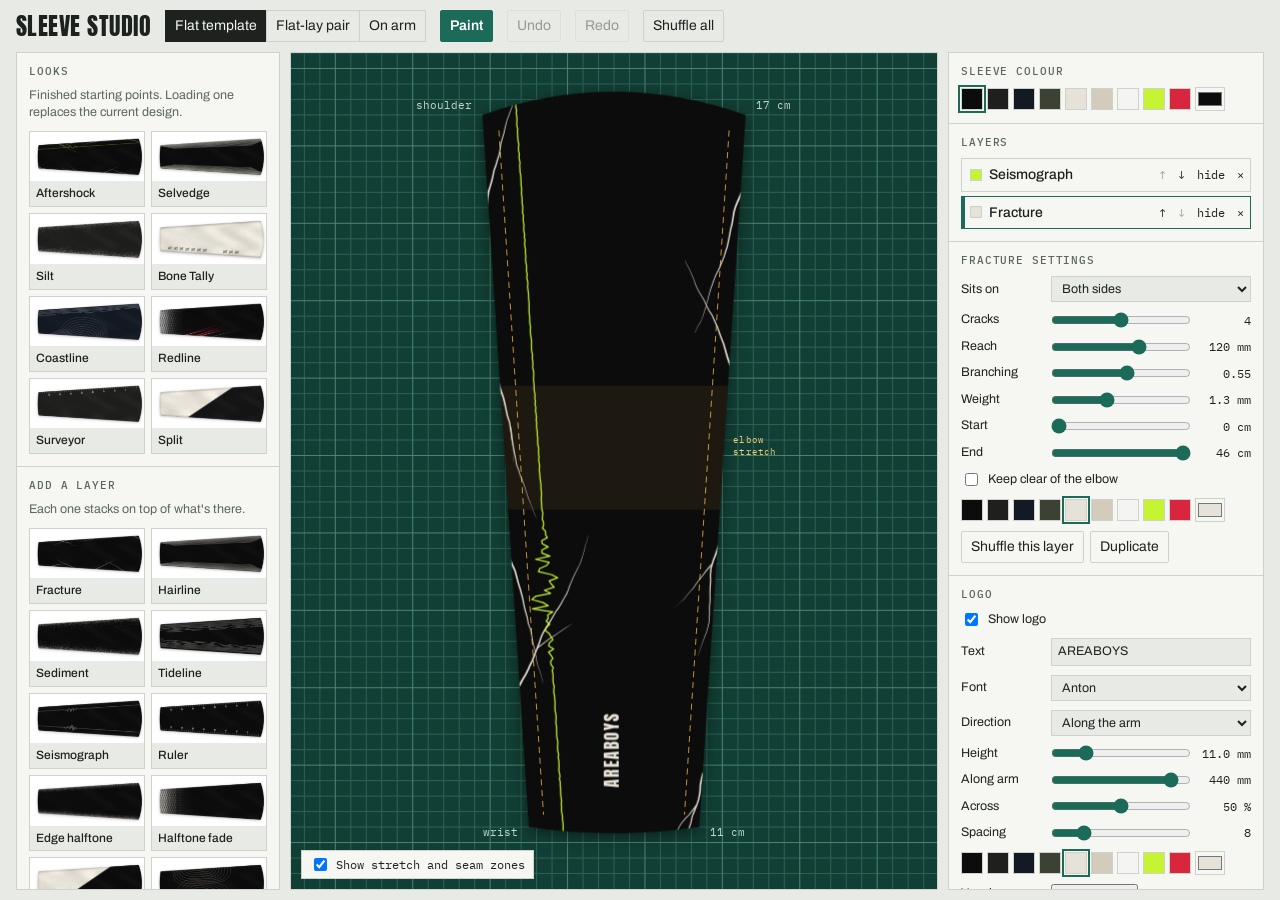
==== index.html @ 0b50587c "Add Sleeve Studio site Co-Authored-By: Claude Opus 5.5 <noreply@anthropic.com>" ====
<!doctype html>
<html lang="en">
<head>
<meta charset="utf-8">
<meta name="viewport" content="width=device-width,initial-scale=1,viewport-fit=cover">
<title>Sleeve Studio</title>
<link rel="preconnect" href="https://fonts.googleapis.com">
<link rel="preconnect" href="https://fonts.gstatic.com" crossorigin>
<link rel="stylesheet" href="https://fonts.googleapis.com/css2?family=Anton&family=Archivo:wght@400;500;600&family=IBM+Plex+Mono:wght@400;500&display=swap">
<style>
/* Layout: a pattern-cutter's bench. Library on the left, cutting mat in the middle, spec sheet on the right. */
:root {
  --bg: #E8EAE5; --panel: #F6F7F3; --line: #CDD2CA; --fg: #1D221F; --muted: #5C655F;
  --accent: #1C6B58; --accent-fg: #FFFFFF; --hover: #DFE3DB; --warn: #9A5B00; --ok: #1C6B58;
  --mat: #123F35; --mat-line: #2C6355; --mat-major: #4A8574; --mat-text: #BFD8CF;
  --display: "Anton", Impact, "Arial Narrow", sans-serif;
  --body: "Archivo", "Segoe UI", Arial, sans-serif;
  --mono: "IBM Plex Mono", Consolas, monospace;
}
@media (prefers-color-scheme: dark) { :root:not([data-theme="light"]) {
  --bg: #151917; --panel: #1E2421; --line: #343D38; --fg: #E6EAE6; --muted: #9BA69F;
  --accent: #5CC2A6; --accent-fg: #0E1F1A; --hover: #2A322E; --warn: #E7B15C; --ok: #5CC2A6;
  color-scheme: dark } }
:root[data-theme="dark"] {
  --bg: #151917; --panel: #1E2421; --line: #343D38; --fg: #E6EAE6; --muted: #9BA69F;
  --accent: #5CC2A6; --accent-fg: #0E1F1A; --hover: #2A322E; --warn: #E7B15C; --ok: #5CC2A6;
  color-scheme: dark }
* { box-sizing: border-box }
body { margin: 0 }
[hidden] { display: none !important }
html, body { height: 100% }
body { background: var(--bg); color: var(--fg); font: 14px/1.4 var(--body);
  padding-left: max(16px, env(safe-area-inset-left, 0px)); padding-right: max(16px, env(safe-area-inset-right, 0px)); padding-block: 10px; }
#app { height: 100%; display: grid; grid-template-rows: auto minmax(0, 1fr); gap: 10px }
header { display: flex; align-items: center; gap: 14px; flex-wrap: wrap }
h1 { font: 400 24px/1 var(--display); letter-spacing: .02em; margin: 0; text-transform: uppercase }
.spacer { flex: 1 }
main { display: grid; grid-template-columns: 264px minmax(0, 1fr) 316px; gap: 10px; min-height: 0 }
.panel { background: var(--panel); border: 1px solid var(--line); overflow-y: auto; min-height: 0; min-width: 0 }
section { padding: 12px; border-bottom: 1px solid var(--line); display: grid; gap: 9px }
section:last-child { border-bottom: 0 }
h2 { font: 500 11px/1.2 var(--mono); letter-spacing: .08em; text-transform: uppercase; margin: 0; color: var(--muted) }
p.note { margin: 0; color: var(--muted); font-size: 12.5px }
button, select, input[type=text] { font: inherit; color: inherit }
button { background: transparent; border: 1px solid var(--line); padding: 5px 9px; cursor: pointer; border-radius: 2px }
button:hover:not(:disabled) { background: var(--hover) }
button:disabled { opacity: .4; cursor: default }
button.primary { background: var(--accent); border-color: var(--accent); color: var(--accent-fg); font-weight: 600 }
button.primary:hover:not(:disabled) { background: var(--accent); filter: brightness(1.08) }
:focus-visible { outline: 2px solid var(--accent); outline-offset: 1px }
.seg { display: inline-flex } .seg button { border-radius: 0; margin-left: -1px } .seg button:first-child { margin-left: 0 }
.seg button[aria-pressed=true] { background: var(--fg); color: var(--panel); border-color: var(--fg) }
#stageWrap { position: relative; min-height: 0; min-width: 0; border: 1px solid var(--line); background: var(--mat); overflow: hidden }
#stage { position: absolute; inset: 0; width: 100%; height: 100%; display: block }
#stageBar { position: absolute; left: 10px; right: 10px; bottom: 10px; display: flex; gap: 6px; align-items: center; pointer-events: none }
#stageBar > * { pointer-events: auto }
#stageBar label { font: 12px var(--mono); display: flex; gap: 6px; align-items: center; background: var(--panel); color: var(--fg); padding: 4px 8px; border: 1px solid var(--line) }
#stageBar { flex-wrap: wrap }
#armBar, #paintBar { display: flex; flex-wrap: wrap; gap: 6px; align-items: stretch; min-width: 0 }
#paintSw { background: var(--panel); border: 1px solid var(--line); padding: 3px 5px }
#armBar .seg button, #paintBar .seg button, #pUndo { background: var(--panel); color: var(--fg) }
#paintBar .seg button[aria-pressed=true] { background: var(--fg); color: var(--panel) }
#armBar .seg button:hover, #pUndo:hover { background: var(--hover) }
#stage.paint { touch-action: none; cursor: crosshair }
#armBar input[type=range], #paintBar input[type=range] { width: 120px; max-width: 28vw; accent-color: var(--accent); margin: 0 }
#paintBar output { min-width: 7ch; text-align: right; font-variant-numeric: tabular-nums }
#armBar output { min-width: 4ch; text-align: right; font-variant-numeric: tabular-nums }
#armBar select { background: var(--bg); border: 1px solid var(--line); padding: 1px 4px; font: 12px var(--mono) }
#stage.grab { cursor: grab; touch-action: pan-y } #stage.grab:active { cursor: grabbing }
.cards { display: grid; grid-template-columns: 1fr 1fr; gap: 6px }
.card { padding: 0; text-align: left; display: grid; border-radius: 0; background: var(--bg); min-width: 0 }
.card canvas { width: 100%; aspect-ratio: 2.3; display: block; background: #fff }
.card span { padding: 4px 6px; font-size: 12px; font-weight: 500; overflow-wrap: anywhere }
.layer { display: grid; grid-template-columns: minmax(0, 1fr) auto; align-items: center; border: 1px solid var(--line); gap: 2px }
.layer.on { border-color: var(--accent); box-shadow: inset 3px 0 0 var(--accent) }
.layer .pick { border: 0; text-align: left; display: flex; gap: 7px; align-items: center; min-width: 0; padding: 6px 8px }
.layer .pick b { font-weight: 500; overflow: hidden; text-overflow: ellipsis; white-space: nowrap }
.chip { width: 12px; height: 12px; border: 1px solid var(--line); flex: none }
.layer .acts { display: flex } .layer .acts button { border: 0; padding: 4px 6px; font: 12px var(--mono) }
.hiddenLayer b { opacity: .45; text-decoration: line-through }
.row { display: grid; grid-template-columns: 82px minmax(0, 1fr) 52px; gap: 8px; align-items: center; font-size: 12.5px }
.row output { font: 12px var(--mono); text-align: right; font-variant-numeric: tabular-nums }
.row input[type=range] { width: 100%; accent-color: var(--accent); margin: 0 }
.row2 { display: grid; grid-template-columns: 82px minmax(0, 1fr); gap: 8px; align-items: center; font-size: 12.5px }
.row2 select, .row2 input[type=text] { width: 100%; min-width: 0; background: var(--bg); border: 1px solid var(--line); padding: 4px 6px }
.check { display: flex; gap: 7px; align-items: center; font-size: 12.5px }
.swatches { display: flex; flex-wrap: wrap; gap: 4px; align-items: center }
.sw { width: 22px; height: 22px; padding: 0; border: 1px solid var(--line); border-radius: 0 }
.sw[aria-pressed=true] { outline: 2px solid var(--accent); outline-offset: 1px }
input[type=color] { width: 30px; height: 24px; padding: 0; border: 1px solid var(--line); background: none }
.btns { display: flex; flex-wrap: wrap; gap: 6px }
.exports { display: grid; grid-template-columns: 1fr 1fr; gap: 6px }
#checks { list-style: none; margin: 0; padding: 0; display: grid; gap: 5px; font-size: 12.5px }
#checks li { display: grid; grid-template-columns: 42px minmax(0, 1fr); gap: 6px }
#checks i { font: 500 11px var(--mono); font-style: normal } .pass { color: var(--ok) } .fix { color: var(--warn) }
#toast { font: 12px var(--mono); color: var(--muted); min-height: 1.4em }
@media (max-width: 980px) {
  html, body { height: auto } #app { height: auto } main { grid-template-columns: minmax(0, 1fr) }
  #stageWrap { order: -1; height: 62vh; min-height: 380px } .panel { overflow: visible }
  .cards { grid-template-columns: 1fr 1fr 1fr }
}
@media (max-width: 460px) { .cards { grid-template-columns: 1fr 1fr } }
</style>
</head>
<body>

<div id="app">
  <header>
    <h1>Sleeve Studio</h1>
    <div class="seg" role="group" aria-label="View">
      <button id="vFlat" aria-pressed="true">Flat template</button>
      <button id="vLay" aria-pressed="false">Flat-lay pair</button>
      <button id="vArm" aria-pressed="false">On arm</button>
    </div>
    <button id="paintBtn" class="primary" aria-pressed="false">Paint</button>
    <button id="undo" disabled>Undo</button>
    <button id="redo" disabled>Redo</button>
    <button id="shuffleAll">Shuffle all</button>
    <span class="spacer"></span>
    <span id="toast" role="status"></span>
  </header>
  <main>
    <div class="panel">
      <section><h2>Looks</h2><p class="note">Finished starting points. Loading one replaces the current design.</p><div class="cards" id="looks"></div></section>
      <section><h2>Add a layer</h2><p class="note">Each one stacks on top of what's there.</p><div class="cards" id="presets"></div></section>
    </div>
    <div id="stageWrap">
      <canvas id="stage" aria-label="Sleeve preview"></canvas>
      <div id="stageBar"><label id="zonesLabel"><input type="checkbox" id="zones" checked> Show stretch and seam zones</label>
        <div id="paintBar" hidden>
          <div class="seg" role="group" aria-label="Brush"><button id="bInk" aria-pressed="true">Ink</button><button id="bMarker" aria-pressed="false">Marker</button><button id="bDry" aria-pressed="false">Dry brush</button><button id="bSpray" aria-pressed="false">Spray</button><button id="bErase" aria-pressed="false">Erase</button></div>
          <label for="bSize">Size <input type="range" id="bSize" min="0.6" max="30" step="0.1" value="3"><output id="bSizeOut">3.0 mm</output></label>
          <label for="bMirror"><input type="checkbox" id="bMirror"> Mirror sides</label>
          <div class="swatches" id="paintSw"></div>
          <button id="pUndo">Undo</button>
        </div>
        <div id="armBar" hidden>
          <div class="seg" role="group" aria-label="Arm angle"><button id="aLeft">Left side</button><button id="aFront">Front</button><button id="aRight">Right side</button></div>
          <label for="armTurn">Turn <input type="range" id="armTurn" min="-180" max="180" step="1" value="0"><output id="armTurnOut">0°</output></label>
          <label for="armBack">Back <select id="armBack"><option value="plain">Plain</option><option value="repeat">Same design</option></select></label>
        </div>
      </div>
    </div>
    <div class="panel">
      <section><h2>Sleeve colour</h2><div class="swatches" id="baseSw"></div></section>
      <section><h2>Layers</h2><div id="layers" style="display:grid;gap:4px"></div></section>
      <section id="settings"></section>
      <section id="logoSec"><h2>Logo</h2>
        <label class="check"><input type="checkbox" id="logoOn"> Show logo</label>
        <div class="row2"><label for="logoText">Text</label><input type="text" id="logoText" maxlength="24"></div>
        <div class="row2"><label for="logoFont">Font</label><select id="logoFont"><option value="Anton">Anton</option><option value="Archivo">Archivo</option><option value="IBM Plex Mono">IBM Plex Mono</option></select></div>
        <div class="row2"><label for="logoDir">Direction</label><select id="logoDir"><option value="along">Along the arm</option><option value="across">Across the arm</option></select></div>
        <div id="logoSliders" style="display:grid;gap:9px"></div>
        <div class="swatches" id="logoSw"></div>
        <div class="row2"><label for="logoFile">Your logo</label><input type="file" id="logoFile" accept="image/png,image/svg+xml,image/jpeg,image/webp"></div>
        <button id="logoClear" hidden>Use text instead</button>
      </section>
      <section><h2>Print check</h2><ul id="checks"></ul></section>
      <section><h2>Export</h2>
        <div class="exports">
          <button class="primary" id="xSvg">Print SVG</button>
          <button class="primary" id="xPng">Print PNG, 300 dpi</button>
          <button id="xLay">Flat-lay PNG</button>
          <button id="xArm">On-arm PNG</button>
          <button id="xSmall">Preview PNG</button>
        </div>
        <p class="note">Print files are 1:1 on the 46 cm template. Replace the template with your printer's own before the final run.</p>
      </section>
    </div>
  </main>
</div>

<script>
"use strict";
// ---------------------------------------------------------------- template geometry (1 unit = 1 mm)
const W = 260, H = 520, ELBOW = [205, 285];
const SLEEVE = "M45 30 Q130 0 215 30 L185 490 Q130 498 75 490 Z";
const xl = y => 45 + 30 * (y - 30) / 460, xr = y => 215 - 30 * (y - 30) / 460, half = y => (xr(y) - xl(y)) / 2;
const seam = (s, u, y) => s === "L" ? [xl(y) + u, y] : [xr(y) - u, y];
const topY = ax => { const t = (ax - 45) / 170; return 30 * ((1 - t) ** 2 + t * t); };
const botY = ax => { const t = (185 - ax) / 110; return 490 + 16 * t * (1 - t); };
const COL = { ink: "#0C0C0C", charcoal: "#1F1F1E", navy: "#141A24", olive: "#3C4233", bone: "#E7E2D7", cotton: "#D3CCBD", white: "#F4F4F2", lime: "#C6F432", red: "#D7263D" };

function makeRng(seed) { let a = seed >>> 0; return () => { a = a + 0x6D2B79F5 | 0; let t = Math.imul(a ^ a >>> 15, 1 | a); t = t + Math.imul(t ^ t >>> 7, 61 | t) ^ t; return ((t ^ t >>> 14) >>> 0) / 4294967296; }; }
const wave = (r, n, f0, f1) => { const p = []; for (let i = 0; i < n; i++) p.push([f0 + r() * (f1 - f0), r() * 6.3, .5 + r() * .5]); const tot = p.reduce((s, q) => s + q[2], 0); return t => p.reduce((s, [f, ph, a]) => s + a * Math.sin(f * t + ph), 0) / tot; };
function walk(r, start, ang, len, wig = .18) {
  const pts = [start]; let a = ang, [x, y] = start, d = 0;
  while (d < len) { const st = 2.5 + r() * 2.5; a += (r() + r() + r() - 1.5) * wig * 1.2; a = ang + (a - ang) * .75; x += Math.cos(a) * st; y += Math.sin(a) * st; pts.push([x, y]); d += st; }
  return pts;
}
function ribbon(pts, w0, w1) {
  const L = [], R = [], n = pts.length;
  pts.forEach(([x, y], i) => { const [ax, ay] = pts[Math.max(0, i - 1)], [bx, by] = pts[Math.min(n - 1, i + 1)]; const dx = bx - ax, dy = by - ay, l = Math.hypot(dx, dy) || 1, w = (w0 + (w1 - w0) * i / Math.max(1, n - 1)) / 2; L.push([x - dy / l * w, y + dx / l * w]); R.push([x + dy / l * w, y - dx / l * w]); });
  return L.concat(R.reverse());
}
const line = (pts, w, o = 1) => ({ t: "line", pts, w, o });
const poly = (pts, w, o = 1) => ({ t: "poly", pts, w, o });
const dots = (arr, w, o = 1) => ({ t: "dots", arr, w, o });

// digits as strokes, so ruler numbers stay vector with no font needed
const SEG = { a: [[0, 0], [1, 0]], b: [[1, 0], [1, 1]], c: [[1, 1], [1, 2]], d: [[0, 2], [1, 2]], e: [[0, 1], [0, 2]], f: [[0, 0], [0, 1]], g: [[0, 1], [1, 1]] };
const DIG = ["abcdef", "bc", "abged", "abgcd", "fgbc", "afgcd", "afgedc", "abc", "abcdefg", "abfgcd"];
function strokeNumber(n, x, y, h, w) { // reads along the arm, wrist to shoulder
  const out = [], s = h / 2, str = String(n), adv = s * 1.6, total = adv * str.length - s * .6;
  [...str].forEach((ch, i) => { for (const k of DIG[+ch]) { const pts = SEG[k].map(([px, py]) => { const lx = i * adv + px * s - total / 2, ly = py * s - h / 2; return [x + ly, y - lx]; }); out.push(line(pts, w)); } });
  return out;
}

// ---------------------------------------------------------------- presets
const S = (k, label, min, max, step, def, unit = "") => ({ k, label, min, max, step, def, unit });
const PRESETS = {
  fracture: { name: "Fracture", params: [S("cracks", "Cracks", 1, 7, 1, 4), S("reach", "Reach", 30, 170, 1, 120, "mm"), S("branch", "Branching", 0, 1, .05, .55), S("weight", "Weight", .6, 2.4, .1, 1.3, "mm")],
    gen(p, r, sides) { const out = [];
      for (const s of sides) for (let i = 0; i < p.cracks; i++) {
        const y = 45 + (i + .2 + r() * .6) / p.cracks * 425, dir = r() < .5 ? -1 : 1, tilt = .17 + r() * .27;
        const a0 = dir * (Math.PI / 2 - tilt), ang = s === "L" ? a0 : Math.PI - a0;
        const pts = walk(r, seam(s, -3, y), ang, p.reach * (.6 + r() * .4));
        out.push(poly(ribbon(pts, p.weight, .12), p.weight));
        if (r() < p.branch) { const j = Math.floor(pts.length * (.25 + r() * .3)), b = walk(r, pts[j], ang + (r() < .5 ? -1 : 1) * (.3 + r() * .4), 14 + r() * 24, .22); const bw = Math.max(.6, p.weight * .65); out.push(poly(ribbon(b, bw, .08), bw, .85)); }
      } return out; } },
  hairline: { name: "Hairline", params: [S("lines", "Lines", 1, 26, 1, 12), S("gap", "Spacing", .8, 6, .1, 1.6, "mm"), S("stagger", "Stagger", 0, 1, .05, .55), S("weight", "Weight", .6, 2, .05, .8, "mm")],
    gen(p, r, sides) { const out = [];
      for (const s of sides) { let u = 3, g = p.gap;
        for (let i = 0; i < p.lines; i++) { const f = i / Math.max(1, p.lines - 1), trim = p.stagger * 300 * f ** 1.3 + r() * 8 * p.stagger; const y0 = -5 + trim * .45, y1 = 525 - trim * .55, pts = [];
          for (let y = y0; y <= y1; y += 8) pts.push(seam(s, u * half(y) / 85, y));
          if (pts.length > 1) out.push(line(pts, Math.max(.6, p.weight * (1 - .25 * f)))); u += g; g *= 1.09; }
      } return out; } },
  sediment: { name: "Sediment", params: [S("density", "Density", 500, 14000, 100, 6000), S("reach", "Reach", 3, 40, 1, 12, "mm"), S("grain", "Grain", .35, 1.4, .05, .6, "mm")],
    gen(p, r, sides) { const out = [];
      for (const s of sides) { const b = wave(r, 3, .012, .04), arr = [];
        for (let i = 0; i < p.density; i++) { const y = r() * 530 - 5; if (r() > .68 + .32 * b(y)) continue; const u = -Math.log(1 - r()) * p.reach * .55, [x] = seam(s, u, y); arr.push([x, y, p.grain * (.45 + r() * .55)]); }
        out.push(dots(arr, p.grain)); } return out; } },
  tideline: { name: "Tideline", params: [S("lines", "Lines", 2, 20, 1, 8), S("gap", "Spacing", 2, 10, .5, 4.5, "mm"), S("swell", "Swell", 0, 12, .5, 4, "mm"), S("weight", "Weight", .6, 1.8, .05, .8, "mm")],
    gen(p, r, sides) { const out = [];
      for (const s of sides) { const w1 = wave(r, 3, .008, .03);
        for (let i = 0; i < p.lines; i++) { const f = i / Math.max(1, p.lines - 1), base = 4 + i * p.gap, w2 = wave(r, 2, .02, .05); let seg = [], on = true, next = 30 + r() * 80;
          for (let y = -5; y <= 525; y += 5) { if (f > .5 && y > next) { on = !on; next = y + (on ? 25 + r() * 70 : 8 + f * 26 * r()); if (seg.length > 1) out.push(line(seg, p.weight)); seg = []; }
            if (on) seg.push(seam(s, base + p.swell * (w1(y) * (.4 + f) + .2 * w2(y)) + p.swell, y)); }
          if (seg.length > 1) out.push(line(seg, p.weight)); }
      } return out; } },
  seismo: { name: "Seismograph", params: [S("inset", "From seam", 6, 60, 1, 22, "mm"), S("at", "Quake at", 60, 470, 5, 340, "mm"), S("amp", "Strength", 2, 30, 1, 13, "mm"), S("spread", "Spread", 8, 90, 1, 26, "mm"), S("weight", "Weight", .6, 2, .05, .8, "mm")],
    gen(p, r, sides) { return sides.map(s => { const pts = []; for (let y = -5; y < 526; y += 2) { const b = Math.exp(-(((y - p.at) / p.spread) ** 2)), amp = .5 + p.amp * b; pts.push(seam(s, p.inset + (r() * 2 - 1) * amp * (b > .05 ? 1 : .5), y)); } return line(pts, p.weight); }); } },
  ruler: { name: "Ruler", params: [S("tick", "Tick length", 3, 12, .5, 5, "mm"), S("major", "Long tick", 6, 24, .5, 11, "mm"), S("num", "Number size", 0, 9, .5, 5, "mm"), S("inset", "From seam", 0, 40, 1, 3, "mm"), S("weight", "Weight", .6, 1.6, .05, .8, "mm")],
    gen(p, r, sides) { const out = [];
      for (const s of sides) for (let i = 0, y = 40; y <= 484; y += 10, i++) { const big = i % 5 === 0, L = big ? p.major : p.tick;
        out.push(line([seam(s, p.inset, y), seam(s, p.inset + L, y)], p.weight));
        if (big && i && p.num > 0) { const [x] = seam(s, p.inset + p.major + 3 + p.num * .4, y); out.push(...strokeNumber(i, x, y, p.num, p.weight)); } }
      return out; } },
  halftone: { name: "Edge halftone", params: [S("reach", "Reach", 10, 80, 1, 30, "mm"), S("dot", "Dot size", .6, 3, .05, 1.7, "mm"), S("pitch", "Spacing", 3, 9, .1, 4.2, "mm")],
    gen(p, r, sides) { const arr = []; let row = 0;
      for (let y = -5; y < 526; y += p.pitch * .87, row++) for (let x = 30 + (row % 2 ? p.pitch / 2 : 0); x < 232; x += p.pitch) {
        const u = Math.min(...sides.map(s => s === "L" ? x - xl(y) : xr(y) - x)); if (u < -4) continue;
        const rad = p.dot * Math.max(0, 1 - Math.max(0, u) / p.reach) ** 1.6; if (rad > .2) arr.push([x, y, rad]); }
      return [dots(arr, 1)]; } },
  fade: { name: "Halftone fade", noSide: true, params: [S("from", "Starts at", 0, 520, 5, 500, "mm"), S("length", "Length", 40, 400, 5, 180, "mm"), S("dot", "Dot size", .8, 4, .05, 2.6, "mm"), S("pitch", "Spacing", 3, 10, .1, 5.4, "mm"), S("up", "Direction", 0, 1, 1, 1)],
    gen(p) { const arr = []; let row = 0, dir = p.up ? -1 : 1;
      for (let y = -5; y < 526; y += p.pitch * .87, row++) { const t = (y - p.from) * dir / p.length; if (t < 0 || t > 1) continue;
        const rad = p.dot * (1 - t) ** 1.4; if (rad < .22) continue; for (let x = 30 + (row % 2 ? p.pitch / 2 : 0); x < 232; x += p.pitch) arr.push([x, y, rad]); }
      return [dots(arr, 1)]; } },
  block: { name: "Colourblock", noSide: true, params: [S("left", "Left edge", 0, 520, 5, 70, "mm"), S("right", "Right edge", 0, 520, 5, 470, "mm"), S("gap", "Hairline gap", 0, 12, .5, 3.5, "mm")],
    gen(p) { const a = p.left, b = p.right, out = [poly([[-5, a], [265, b], [265, 530], [-5, 530]], 9)]; if (p.gap) out.push(line([[-5, a - p.gap], [265, b - p.gap]], .8)); return out; } },
  topo: { name: "Topo", params: [S("rings", "Rings", 3, 20, 1, 11), S("gap", "Spacing", 4, 18, .5, 9, "mm"), S("at", "Centre", 60, 470, 5, 300, "mm"), S("weight", "Weight", .6, 1.6, .05, .8, "mm")],
    gen(p, r, sides) { const out = [];
      for (const s of sides) { const [cx] = seam(s, -18, p.at), hs = [0, 1, 2].map(() => [.04 + r() * .08, 2 + Math.floor(r() * 4), r() * 6]);
        for (let k = 1; k <= p.rings; k++) { const pts = []; for (let i = 0; i <= 360; i += 4) { const t = i * Math.PI / 180, rad = p.gap * k * (1 + hs.reduce((q, [a, n, ph]) => q + a * Math.sin(n * t + ph + k * .25), 0)); pts.push([cx + rad * Math.cos(t), p.at + rad * 1.45 * Math.sin(t)]); } out.push(line(pts, p.weight, Math.max(.45, 1 - k * .04))); }
      } return out; } },
  streak: { name: "Speed streak", params: [S("count", "Streaks", 1, 24, 1, 9), S("at", "Starts at", 60, 500, 5, 400, "mm"), S("spread", "Spread", 10, 300, 5, 130, "mm"), S("length", "Length", 40, 340, 5, 210, "mm"), S("angle", "Angle", 4, 50, 1, 16, "°"), S("weight", "Base width", 1.5, 22, .5, 8, "mm")],
    gen(p, r, sides) { const out = [];
      for (const s of sides) for (let i = 0; i < p.count; i++) { const y = p.at - r() * p.spread, a = p.angle * Math.PI / 180 * (.75 + r() * .5), L = p.length * (.5 + r() * .5), w = p.weight * (.35 + r() * .65), [x] = seam(s, -3, y), d = s === "L" ? 1 : -1;
        out.push(poly([[x - d * 3, y - w / 2], [x - d * 3, y + w / 2], [x + d * Math.sin(a) * L, y - Math.cos(a) * L]], 1)); }
      return out; } },
  tally: { name: "Count", params: [S("groups", "Groups", 1, 16, 1, 10), S("inset", "From seam", 6, 50, 1, 12, "mm"), S("length", "Stroke", 6, 18, .5, 10.5, "mm"), S("weight", "Weight", .7, 2, .05, 1.15, "mm")],
    gen(p, r, sides) { const out = [];
      for (const s of sides) { let y = 452, g = 0; const d = s === "L" ? 1 : -1;
        while (g < p.groups && y > 50) { if (y < ELBOW[1] + 4 && y > ELBOW[0]) { y = ELBOW[0] - 6; continue; } const ys = [];
          for (let k = 0; k < 4; k++) { const yy = y - k * 4.3 + (r() - .5) * .8, [x] = seam(s, p.inset + (r() - .5), yy), l = p.length + (r() - .5) * 1.6, a = (r() - .5) * .14; out.push(line([[x, yy], [x + d * l * Math.cos(a), yy + l * Math.sin(a)]], p.weight)); ys.push(yy); }
          const [x0] = seam(s, p.inset - 1.5, ys[0] + 2.2); out.push(line([[x0, ys[0] + 2.2], [x0 + d * (p.length + 2.5), ys[3] - 2.4]], p.weight)); y -= 26.7; g++; }
      } return out; } },
};
PRESETS.paint = { name: "Paint", paint: true, noSide: true, params: [], gen(p, r, s, l) { return (l.strokes || []).flatMap(strokePrims); } };
// brush strokes are stored in mm, so they export as vector at any size
const strokeCache = new WeakMap();
function chaikin(pts) { if (pts.length < 3) return pts; const out = [pts[0]]; for (let i = 0; i < pts.length - 1; i++) { const a = pts[i], b = pts[i + 1], m = (t) => a.map((v, k) => v + (b[k] - v) * t); out.push(m(.25), m(.75)); } out.push(pts[pts.length - 1]); return out; }
function vribbon(pts, ws) { const L = [], R = [], n = pts.length; pts.forEach(([x, y], i) => { const a = pts[Math.max(0, i - 1)], b = pts[Math.min(n - 1, i + 1)], dx = b[0] - a[0], dy = b[1] - a[1], q = Math.hypot(dx, dy) || 1, w = ws[i] / 2; L.push([x - dy / q * w, y + dx / q * w]); R.push([x + dy / q * w, y - dx / q * w]); }); return L.concat(R.reverse()); }
function brushPrims(st, raw) {
  const pts = chaikin(chaikin(raw)), n = pts.length, sz = st.size, r = makeRng(st.seed), out = [];
  if (n < 2) return [dots([[pts[0][0], pts[0][1], sz * (.2 + .3 * pts[0][2])]], sz)];
  if (st.kind === "marker") return [line(pts.map(q => [q[0], q[1]]), sz, .96)];
  if (st.kind === "ink") { const ws = pts.map((q, i) => Math.max(.3, sz * (.22 + .78 * q[2] ** .7) * Math.min(1, (i + 1) / 6, (n - i) / 6))); return [poly(vribbon(pts, ws), Math.max(.6, sz * .5))]; }
  if (st.kind === "dry") { const bristles = Math.max(4, Math.round(sz * 1.3)), bw = Math.max(.6, sz / bristles * 1.25);
    for (let b = 0; b < bristles; b++) { const off = (b / (bristles - 1) - .5) * sz, keep = .55 + r() * .45; let seg = [];
      const flush = () => { if (seg.length > 2) out.push(poly(ribbon(seg, bw, bw * .4), bw)); seg = []; };
      pts.forEach((q, i) => { const a = pts[Math.max(0, i - 1)], c = pts[Math.min(n - 1, i + 1)], dx = c[0] - a[0], dy = c[1] - a[1], l = Math.hypot(dx, dy) || 1, gone = i / n > keep || r() < .04 * (1 - q[2]); if (gone) flush(); else seg.push([q[0] - dy / l * off * (.5 + .5 * q[2]), q[1] + dx / l * off * (.5 + .5 * q[2])]); }); flush(); }
    return out; }
  const arr = []; pts.forEach(q => { const m = 2 + Math.round(sz * .9 * q[2]); for (let i = 0; i < m; i++) { const a = r() * 6.283, d = sz * .75 * Math.sqrt(-2 * Math.log(1 - r() * .98)) * .5; arr.push([q[0] + Math.cos(a) * d, q[1] + Math.sin(a) * d, .3 + r() * .4]); } }); return [dots(arr, 1)];
}
function strokePrims(st) { let p = strokeCache.get(st); if (p) return p; p = brushPrims(st, st.pts); if (st.mirror) p = p.concat(brushPrims(st, st.pts.map(([x, y, q]) => [xl(y) + xr(y) - x, y, q]))); p.forEach(q => q.c = st.color); strokeCache.set(st, p); return p; }
const defaults = t => Object.fromEntries(PRESETS[t].params.map(q => [q.k, q.def]));
let uid = 1;
function makeLayer(type, o = {}) { return { id: uid++, type, side: "both", color: COL.bone, seed: 1 + Math.floor(Math.random() * 9999), from: 0, to: 46, avoid: false, hidden: false, ...o, p: { ...defaults(type), ...(o.p || {}) } }; }

const LOOKS = [
  { name: "Aftershock", base: COL.ink, logo: COL.bone, layers: [["fracture", { seed: 14 }], ["seismo", { side: "L", color: COL.lime, seed: 5 }]] },
  { name: "Selvedge", base: COL.ink, logo: COL.bone, layers: [["hairline", { seed: 11, p: { weight: 1 } }], ["hairline", { side: "R", color: COL.lime, seed: 3, p: { lines: 1, stagger: 0, weight: .9 } }]] },
  { name: "Silt", base: COL.charcoal, logo: COL.cotton, layers: [["sediment", { color: COL.cotton, seed: 23 }]] },
  { name: "Bone Tally", base: COL.bone, logo: COL.ink, layers: [["tally", { side: "R", color: COL.ink, seed: 5 }]] },
  { name: "Coastline", base: COL.navy, logo: COL.bone, layers: [["topo", { side: "R", color: "#C3CAD6", seed: 4 }], ["tideline", { side: "L", color: "#C3CAD6", seed: 8, p: { lines: 5 } }]] },
  { name: "Redline", base: COL.ink, logo: COL.bone, layers: [["fade", { color: COL.white, seed: 2, p: { length: 150 } }], ["streak", { side: "R", color: COL.red, seed: 21 }], ["streak", { side: "R", color: COL.white, seed: 6, p: { count: 4, weight: 4 } }]] },
  { name: "Surveyor", base: COL.charcoal, logo: COL.bone, layers: [["ruler", { side: "L", seed: 1 }]] },
  { name: "Split", base: "#151515", logo: "#151515", layers: [["block", { color: COL.bone, seed: 1 }]] },
];
function lookState(l) { return { base: l.base, layers: l.layers.map(([t, o]) => makeLayer(t, o)), logo: { on: true, text: "AREABOYS", font: "Anton", dir: "along", size: 11, y: 440, across: 50, color: l.logo, track: 8 } }; }

// ---------------------------------------------------------------- state and history
let state = lookState(LOOKS[0]), selected = state.layers[0].id, view = "flat", logoImg = null, paintOn = false;
const brush = { kind: "ink", size: 3, color: COL.bone, mirror: false, erase: false };
let past = [], future = [], lastJson = JSON.stringify(state);
const KEY = "sleeve-studio-draft";
try { const d = JSON.parse(localStorage.getItem(KEY) || "null"); if (d && Array.isArray(d.layers) && d.logo) { d.layers = d.layers.filter(l => PRESETS[l.type]); state = d; uid = Math.max(1, ...state.layers.map(l => l.id)) + 1; selected = state.layers[0]?.id ?? null; lastJson = JSON.stringify(state); } } catch (e) {}
function commit() { const j = JSON.stringify(state); if (j === lastJson) return; past.push(lastJson); if (past.length > 60) past.shift(); future = []; lastJson = j; try { localStorage.setItem(KEY, j); } catch (e) {} syncHistory(); runChecks(); }
function restore(j) { state = JSON.parse(j); lastJson = j; if (!state.layers.some(l => l.id === selected)) selected = state.layers[0]?.id ?? null; try { localStorage.setItem(KEY, j); } catch (e) {} buildPanels(); schedule(); }
const $ = id => document.getElementById(id);
function syncHistory() { $("undo").disabled = !past.length; $("redo").disabled = !future.length; }
function toast(t) { $("toast").textContent = t; }

// ---------------------------------------------------------------- drawing the artwork
const primCache = new Map();
function primsOf(l) { const sig = JSON.stringify([l.type, l.side, l.seed, l.p, l.rev || 0, l.strokes ? l.strokes.length : 0]), c = primCache.get(l.id); if (c && c.sig === sig) return c.prims; const sides = l.side === "both" ? ["L", "R"] : [l.side], prims = PRESETS[l.type].gen(l.p, makeRng(l.seed), sides, l); primCache.set(l.id, { sig, prims }); return prims; }
function bandsOf(l) { // visible stretches of the arm for this layer
  const a = l.from <= 0 ? -10 : 30 + l.from * 10, b = l.to >= 46 ? 530 : 30 + l.to * 10; if (!l.avoid) return [[a, b]];
  const out = []; if (a < ELBOW[0]) out.push([a, Math.min(b, ELBOW[0])]); if (b > ELBOW[1]) out.push([Math.max(a, ELBOW[1]), b]); return out;
}
function drawLayer(c, l) {
  c.save(); c.beginPath(); for (const [a, b] of bandsOf(l)) c.rect(-20, a, 300, b - a); c.clip();
  c.lineCap = c.lineJoin = "round";
  for (const q of primsOf(l)) { c.fillStyle = c.strokeStyle = q.c || l.color; c.globalAlpha = q.o; c.beginPath();
    if (q.t === "line") { q.pts.forEach(([x, y], i) => i ? c.lineTo(x, y) : c.moveTo(x, y)); c.lineWidth = q.w; c.stroke(); }
    else if (q.t === "poly") { q.pts.forEach(([x, y], i) => i ? c.lineTo(x, y) : c.moveTo(x, y)); c.closePath(); c.fill(); }
    else { for (const [x, y, r] of q.arr) { c.moveTo(x + r, y); c.arc(x, y, r, 0, 6.2832); } c.fill(); } }
  c.restore();
}
function logoPos(g) { return [xl(g.y) + (xr(g.y) - xl(g.y)) * g.across / 100, g.y]; }
function paintLogo(c, g) { // centred on the current origin
  c.save();
  if (logoImg) { const h = g.size, w = h * logoImg.width / logoImg.height; c.drawImage(logoImg, -w / 2, -h / 2, w, h); }
  else { const px = 100, k = g.size / px; c.scale(k, k); c.font = `${px}px "${g.font}"`; if ("letterSpacing" in c) c.letterSpacing = `${g.track}px`; c.textAlign = "center"; c.textBaseline = "middle"; c.fillStyle = g.color; c.fillText(g.text, 0, 0); }
  c.restore();
}
function drawLogo(c, g) {
  if (!g.on) return; const [x, y] = logoPos(g); c.save(); c.translate(x, y); if (g.dir === "along") c.rotate(-Math.PI / 2); paintLogo(c, g); c.restore();
}
const sleevePath = new Path2D(SLEEVE);
function art(s, st = state, withLogo = true) {
  const cv = document.createElement("canvas"); cv.width = Math.ceil(W * s); cv.height = Math.ceil(H * s); const c = cv.getContext("2d");
  c.scale(s, s); c.save(); c.clip(sleevePath); c.fillStyle = st.base; c.fillRect(0, 0, W, H);
  for (const l of st.layers) if (!l.hidden) drawLayer(c, l);
  if (withLogo) drawLogo(c, st.logo); c.restore(); return cv;
}
const ss = (a, b, x) => { const t = Math.min(1, Math.max(0, (x - a) / (b - a))); return t * t * (3 - 2 * t); };
// flat-lay: rotated so the wrist is on the left, with folded edges, hems, stitching and soft wrinkles
function layImage(s, st = state, withLogo = true, detail = true) {
  const a = art(s, st, withLogo), w = a.height, h = a.width, cv = document.createElement("canvas"); cv.width = w; cv.height = h;
  const c = cv.getContext("2d", { willReadFrequently: true }); c.setTransform(0, 1, -1, 0, w, 0); c.drawImage(a, 0, 0); c.setTransform(1, 0, 0, 1, 0, 0);
  const im = c.getImageData(0, 0, w, h), d = im.data, R = 5, dark = lum(st.base) < .3;
  for (let Y = 0; Y < h; Y++) { const ax = Y / s; for (let X = 0; X < w; X++) { const i = (Y * w + X) * 4; if (!d[i + 3]) continue;
    const ay = (w - X) / s, dS = Math.min(ax - xl(ay), xr(ay) - ax), dE = Math.min(ay - topY(ax), botY(ax) - ay);
    let dist = Math.min(dS, dE); if (dS < R && dE < R) dist = R - Math.hypot(R - dS, R - dE); if (dist <= 0) { d[i + 3] = 0; continue; }
    const fold = ss(0, 13, dS), wr = .03 * Math.sin(ay * .036 + 1.6 * Math.sin(ax * .05)) + .02 * Math.sin((ay * .6 + ax) * .08 + 1.2);
    let sh = (.78 + .22 * fold) * (1 + wr); if (dE < 7) sh *= .93;
    if (detail && Math.abs(dE - 6) < .22 && Math.sin(dS * 1.6) > -.2) sh *= dark ? 1.9 : .74;
    const add = (dark ? 16 : 0) * (1 - fold) + (dark ? 90 : 0) * Math.max(0, wr) + (dark && Math.abs(dE - 6) < .22 ? 10 : 0), n = 1 + (((X * 73856093 ^ Y * 19349663) >>> 0) % 997 / 997 - .5) * .05;
    d[i] = d[i] * sh * n + add; d[i + 1] = d[i + 1] * sh * n + add; d[i + 2] = d[i + 2] * sh * n + add; d[i + 3] = Math.min(255, dist * s * 255);
  } }
  c.putImageData(im, 0, 0); return cv;
}
function lum(h) { const n = parseInt(h.slice(1), 16); return (.2126 * (n >> 16 & 255) + .7152 * (n >> 8 & 255) + .0722 * (n & 255)) / 255; }
function drawPair(c, w, h, detail = true) {
  c.fillStyle = "#FFFFFF"; c.fillRect(0, 0, w, h);
  const s = Math.min(w * .9 / 480, h / (170 * 2 + 70)), img = layImage(s), bw = 480 * s, bh = 172 * s, gap = Math.min(52 * s, (h - 2 * bh) / 3), x = (w - bw) / 2 - 26 * s, y0 = (h - 2 * bh - gap) / 2 - 44 * s;
  [[x, y0], [x + 5 * s, y0 + bh + gap]].forEach(([px, py]) => { c.save(); c.shadowColor = "rgba(20,20,20,.3)"; c.shadowBlur = 11 * s; c.shadowOffsetY = 3 * s; c.shadowOffsetX = s; c.drawImage(img, px, py); c.restore(); });
}

// ---------------------------------------------------------------- on-arm view
// The flat art wraps the front half of a tube. The tube follows an arm: elbow pinch, forearm bulge, wrist, slight bend.
const flatW = y => 170 - 60 * (y - 30) / 460;
const armProfile = y => 1 - .05 * Math.exp(-(((y - 245) / 30) ** 2)) + .07 * Math.exp(-(((y - 325) / 45) ** 2)) - .04 * Math.exp(-(((y - 480) / 25) ** 2));
const armBend = y => { const d = y - 250; return .075 * d / (1 + Math.exp(-d / 25)); };
const TB = 4, tabW = new Float32Array(560 * TB), tabB = new Float32Array(560 * TB); // lookups from y = -20 mm
for (let i = 0; i < tabW.length; i++) { const y = i / TB - 20; tabW[i] = flatW(y) / Math.PI * armProfile(y); tabB[i] = armBend(y); }
const look = (t, y) => t[Math.min(t.length - 1, Math.max(0, Math.round((y + 20) * TB)))];
let faceKey = "", faces = null;
function faceData(A) { // cached, so turning the arm doesn't redraw the artwork
  const key = JSON.stringify(state) + A + !!logoImg + (logoImg ? logoImg.src.length : 0); if (key === faceKey) return faces;
  const read = cv => cv.getContext("2d", { willReadFrequently: true }).getImageData(0, 0, cv.width, cv.height);
  const f = read(art(A)), b = read(art(A, state, false)); faceKey = key; faces = { w: f.width, h: f.height, front: f.data, back: b.data }; return faces;
}
function armImage(S, phi, repeat, A) {
  const F = faceData(A), PI = Math.PI, base = parseInt(state.base.slice(1), 16);
  const bc = [base >> 16 & 255, base >> 8 & 255, base & 255], dark = lum(state.base) < .3, rMax = 170 / PI * S * 1.08, y0 = 10;
  const w = Math.ceil(2 * rMax + 40 + armBend(520) * S), h = Math.ceil(520 * S + 40), cx0 = rMax + 20, cv = document.createElement("canvas"); cv.width = w; cv.height = h;
  const c = cv.getContext("2d"), im = c.createImageData(w, h), d = im.data, hOf = R => .17 * R;
  const clamp01 = v => v < 0 ? 0 : v > 1 ? 1 : v, wrap = a => { a = (a + PI) % (2 * PI); if (a < 0) a += 2 * PI; return a - PI; };
  const onFace = (a, wd) => { const f = Math.abs(a) > PI / 2 ? Math.sign(a) * PI - a : a; return CXA + f * wd / PI; }, CXA = 130;
  const clampX = x => Math.min(214.5, Math.max(45.5, x));
  // rim of the top opening, per screen column
  const wT = flatW(20), RT = look(tabW, 20) * S, cT = cx0 + armBend(20) * S, yf = new Float32Array(w), yb = new Float32Array(w), hT = hOf(RT);
  for (let X = 0; X < w; X++) { const t = (X + .5 - cT) / RT; if (Math.abs(t) > 1) { yf[X] = -1; continue; } const th = Math.asin(t), k = Math.cos(th);
    yf[X] = y0 + topY(clampX(onFace(wrap(th + phi), wT))) * S + hT * k; yb[X] = y0 + topY(clampX(onFace(wrap(PI - th + phi), wT))) * S - hT * k; }
  const sample = (src, x, y, o) => { const fx = x * A - .5, fy = y * A - .5, ix = fx | 0, iy = fy | 0, ax = fx - ix, ay = fy - iy, W4 = F.w * 4, p = iy * W4 + ix * 4;
    for (let k = 0; k < 3; k++) o[k] = (src[p + k] * (1 - ax) + src[p + 4 + k] * ax) * (1 - ay) + (src[p + W4 + k] * (1 - ax) + src[p + W4 + 4 + k] * ax) * ay; };
  const px = [0, 0, 0], lightA = -.45;
  for (let Y = 0; Y < h; Y++) { let yEst = (Y + .5 - y0) / S; const rr = look(tabW, yEst) * S * 1.12 + 6, cr = cx0 + look(tabB, yEst) * S, full = yEst < 45, Xa = full ? 0 : Math.max(0, Math.floor(cr - rr)), Xb = full ? w : Math.min(w, Math.ceil(cr + rr));
    for (let X = Xa; X < Xb; X++) { const i = (Y * w + X) * 4, Xc = X + .5, Yc = Y + .5;
      if (yf[X] >= 0 && Yc >= yb[X] && Yc < yf[X]) { const dep = clamp01((Yc - yb[X]) / Math.max(1, yf[X] - yb[X])), t = (Xc - cT) / RT, sh = (.62 + .25 * (1 - dep) - .12 * Math.abs(t)) * .88; for (let k = 0; k < 3; k++) d[i + k] = bc[k] * sh + 9 * (dark ? 1 : 0); d[i + 3] = 255; continue; }
      let y = yEst, R = 0, cx = 0, t = 0, th = 0;
      for (let n = 0; n < 3; n++) { R = look(tabW, y) * S; cx = cx0 + look(tabB, y) * S; t = (Xc - cx) / R; t = t < -1 ? -1 : t > 1 ? 1 : t; th = Math.asin(t); y = (Yc - y0 - hOf(R) * Math.cos(th)) / S; }
      const edge = clamp01(R - Math.abs(Xc - cx) + .5); if (!edge) continue;
      const a = wrap(th + phi), isBack = Math.abs(a) > PI / 2, wd = flatW(y), xf = clampX(onFace(a, wd)), yT = topY(xf), yB = botY(xf), al = clamp01((y - yT) * S + .5) * clamp01((yB - y) * S + .5) * edge; if (!al) continue;
      const ys = Math.min(yB - .5, Math.max(yT + .5, y));
      if (isBack && !repeat) { px[0] = bc[0]; px[1] = bc[1]; px[2] = bc[2]; } else sample(isBack ? F.back : F.front, xf, ys, px);
      const dT = y - yT, dB = yB - y, co = Math.cos(th), lam = Math.max(0, Math.cos(th - lightA));
      let sh = (.58 + .42 * lam) * (.88 + .12 * co);
      sh *= 1 - .09 * Math.exp(-(((y - 250) / 22) ** 2)) * (.5 + .5 * Math.sin(y * .7 + th * 4));
      if (dT < 9 || dB < 6) sh *= .93;
      if ((Math.abs(dT - 8) < .35 || Math.abs(dB - 5) < .35) && Math.sin(th * 60) > 0) sh *= dark ? 1.5 : .78;
      const sheen = (dark ? 22 : 14) * Math.exp(-(((th - lightA + .15) / .22) ** 2)), n = 1 + (((X * 73856093 ^ Y * 19349663) >>> 0) % 997 / 997 - .5) * .05;
      for (let k = 0; k < 3; k++) d[i + k] = px[k] * sh * n + sheen; d[i + 3] = al * 255;
    } }
  c.putImageData(im, 0, 0); return cv;
}
function studioGround(c, w, h) { const g = c.createLinearGradient(0, 0, 0, h); g.addColorStop(0, "#ECEAE5"); g.addColorStop(1, "#D6D3CC"); c.fillStyle = g; c.fillRect(0, 0, w, h); }
function placeArm(c, img, cx, top, deg, S, q = 1) { c.save(); c.translate(cx, top + img.height / q / 2); c.rotate(deg * Math.PI / 180); c.scale(1 / q, 1 / q); c.shadowColor = "rgba(30,26,20,.32)"; c.shadowBlur = 18 * S; c.shadowOffsetX = 6 * S; c.shadowOffsetY = 8 * S; c.drawImage(img, -img.width / 2, -img.height / 2); c.restore(); }
function drawArm(c, w, h, barH) { studioGround(c, w, h); const S = Math.min((h - barH) / 545, w / 210), A = Math.min(6, Math.max(2, Math.ceil(S * 1.5))), q = armFast ? .4 : 1, img = armImage(S * q, armTurn * Math.PI / 180, armRepeat, A); placeArm(c, img, w / 2, Math.max(0, (h - barH - img.height / q) / 2), -2, S, q); }

// ---------------------------------------------------------------- stage
let armTurn = 0, armRepeat = false, armFast = false, armTimer = 0, flatT = { k: 1, ox: 0, oy: 0 };
const stage = $("stage"), sc = stage.getContext("2d");
let pending = false;
function schedule() { if (pending) return; pending = true; requestAnimationFrame(() => { pending = false; render(); }); }
function css(n) { return getComputedStyle(document.documentElement).getPropertyValue(n).trim(); }
function render() {
  const dpr = Math.min(2, devicePixelRatio || 1), r = stage.getBoundingClientRect(), w = Math.max(10, Math.round(r.width * dpr)), h = Math.max(10, Math.round(r.height * dpr));
  if (stage.width !== w || stage.height !== h) { stage.width = w; stage.height = h; }
  sc.setTransform(1, 0, 0, 1, 0, 0);
  if (view === "lay") { drawPair(sc, w, h); return; }
  if (view === "arm") { drawArm(sc, w, h, 50 * dpr); return; }
  const barH = paintOn ? $("stageBar").offsetHeight * dpr + 14 * dpr : 0, k = Math.min((h - barH) / 540, w / 330), ox = (w - W * k) / 2, oy = (h - barH - H * k) / 2; flatT = { k, ox, oy };
  sc.setTransform(1, 0, 0, 1, 0, 0); sc.fillStyle = css("--mat"); sc.fillRect(0, 0, w, h);
  const step = 10 * k, gx = ox % step, gy = oy % step;
  for (let pass = 0; pass < 2; pass++) { sc.strokeStyle = pass ? css("--mat-major") : css("--mat-line"); sc.lineWidth = Math.max(1, dpr * .6); sc.beginPath();
    for (let i = 0, x = gx; x < w; x += step, i++) if ((Math.round((x - ox) / step) % 5 === 0) === !!pass) { sc.moveTo(x, 0); sc.lineTo(x, h); }
    for (let i = 0, y = gy; y < h; y += step, i++) if ((Math.round((y - oy) / step) % 5 === 0) === !!pass) { sc.moveTo(0, y); sc.lineTo(w, y); } sc.stroke(); }
  sc.save(); sc.shadowColor = "rgba(0,0,0,.45)"; sc.shadowBlur = 16 * dpr; sc.shadowOffsetY = 4 * dpr; sc.drawImage(art(k), ox, oy); sc.restore();
  if ($("zones").checked) drawZones(k, ox, oy, dpr);
  sc.setTransform(1, 0, 0, 1, 0, 0); sc.fillStyle = css("--mat-text"); sc.font = `${11 * dpr}px "IBM Plex Mono", monospace`; sc.textBaseline = "middle"; sc.textAlign = "left";
  const lx = ox + 226 * k; sc.fillText("17 cm", ox + 222 * k, oy + 24 * k); sc.fillText("11 cm", ox + 192 * k, oy + 494 * k);
  sc.textAlign = "right"; sc.fillText("shoulder", ox + 38 * k, oy + 24 * k); sc.fillText("wrist", ox + 68 * k, oy + 494 * k);
}
function drawZones(k, ox, oy, dpr) {
  sc.save(); sc.translate(ox, oy); sc.scale(k, k);
  sc.save(); sc.clip(sleevePath); sc.fillStyle = "rgba(255,190,70,.07)"; sc.fillRect(0, ELBOW[0], W, ELBOW[1] - ELBOW[0]); sc.restore();
  sc.strokeStyle = "rgba(255,190,70,.75)"; sc.lineWidth = 1 / k * dpr; sc.setLineDash([4, 3]);
  sc.beginPath(); sc.moveTo(xl(40) + 10, 40); sc.lineTo(xl(482) + 10, 482); sc.moveTo(xr(40) - 10, 40); sc.lineTo(xr(482) - 10, 482); sc.stroke(); sc.setLineDash([]);
  sc.fillStyle = "rgba(255,210,120,.95)"; sc.font = `6px "IBM Plex Mono", monospace`; sc.textAlign = "left"; sc.textBaseline = "middle"; sc.fillText("elbow", xr(245) + 6, 240); sc.fillText("stretch", xr(245) + 6, 248);
  sc.restore();
}

// ---------------------------------------------------------------- panels
function thumb(cv, st) { const r = 2, cw = 240, ch = 104; cv.width = cw; cv.height = ch; const c = cv.getContext("2d"); c.fillStyle = "#fff"; c.fillRect(0, 0, cw, ch); const s = .46, img = layImage(s, st, false, false); c.save(); c.shadowColor = "rgba(0,0,0,.25)"; c.shadowBlur = 5; c.shadowOffsetY = 1.5; c.drawImage(img, (cw - 520 * s) / 2 + 2, (ch - 260 * s) / 2); c.restore(); }
function buildLibrary() {
  LOOKS.forEach(l => { const b = document.createElement("button"); b.className = "card"; b.innerHTML = `<canvas></canvas><span>${l.name}</span>`; b.onclick = () => { const st = lookState(l), old = state.logo; st.logo = { ...old, color: l.logo }; state = st; selected = state.layers[0].id; commit(); buildPanels(); schedule(); toast(`${l.name} loaded. Undo brings the last design back.`); }; $("looks").append(b); thumb(b.firstChild, lookState(l)); });
  Object.entries(PRESETS).filter(([, P]) => !P.paint).forEach(([t, P]) => { const b = document.createElement("button"); b.className = "card"; b.innerHTML = `<canvas></canvas><span>${P.name}</span>`; b.onclick = () => { const light = lum(state.base) > .5, l = makeLayer(t, { color: light ? COL.ink : COL.bone }); state.layers.push(l); selected = l.id; commit(); buildPanels(); schedule(); toast(`${P.name} added.`); }; $("presets").append(b); thumb(b.firstChild, { base: COL.ink, layers: [makeLayer(t, { seed: 7 })], logo: { on: false } }); });
}
function swatches(host, current, set) {
  host.textContent = "";
  for (const [n, v] of Object.entries(COL)) { const b = document.createElement("button"); b.className = "sw"; b.style.background = v; b.title = n; b.setAttribute("aria-label", n); b.setAttribute("aria-pressed", String(v.toLowerCase() === current.toLowerCase())); b.onclick = () => { set(v); commit(); buildPanels(); schedule(); }; host.append(b); }
  const i = document.createElement("input"); i.type = "color"; i.value = current; i.id = host.id + "Custom"; i.setAttribute("aria-label", "Custom colour"); i.oninput = () => { set(i.value); schedule(); }; i.onchange = () => { commit(); buildPanels(); }; host.append(i);
}
function slider(host, id, label, q, get, set) {
  const row = document.createElement("div"); row.className = "row"; const fmt = v => (q.step < 1 ? (+v).toFixed(q.step < .1 ? 2 : 1) : v) + (q.unit ? " " + q.unit : "");
  row.innerHTML = `<label for="${id}">${label}</label><input type="range" id="${id}" min="${q.min}" max="${q.max}" step="${q.step}"><output>${fmt(get())}</output>`;
  const inp = row.children[1], out = row.children[2]; inp.value = get(); inp.oninput = () => { set(+inp.value); out.textContent = fmt(inp.value); schedule(); runChecks(); }; inp.onchange = commit; host.append(row);
}
function buildLayers() {
  const host = $("layers"); host.textContent = "";
  if (!state.layers.length) { host.innerHTML = '<p class="note">No layers yet. Add one from the left.</p>'; return; }
  [...state.layers].reverse().forEach(l => { const i = state.layers.indexOf(l), d = document.createElement("div"); d.className = "layer" + (l.id === selected ? " on" : "") + (l.hidden ? " hiddenLayer" : "");
    d.innerHTML = `<button class="pick"><span class="chip" style="background:${l.color}"></span><b>${PRESETS[l.type].name}</b></button><span class="acts"><button aria-label="Move up">↑</button><button aria-label="Move down">↓</button><button aria-label="${l.hidden ? "Show" : "Hide"} layer">${l.hidden ? "show" : "hide"}</button><button aria-label="Delete layer">×</button></span>`;
    const [up, dn, hide, del] = d.querySelectorAll(".acts button"), done = () => { commit(); buildPanels(); schedule(); };
    d.querySelector(".pick").onclick = () => { selected = l.id; buildPanels(); }; up.disabled = i === state.layers.length - 1; dn.disabled = i === 0;
    up.onclick = () => { state.layers.splice(i, 1); state.layers.splice(i + 1, 0, l); done(); }; dn.onclick = () => { state.layers.splice(i, 1); state.layers.splice(i - 1, 0, l); done(); };
    hide.onclick = () => { l.hidden = !l.hidden; done(); }; del.onclick = () => { state.layers.splice(i, 1); if (selected === l.id) selected = state.layers[0]?.id ?? null; done(); toast(`${PRESETS[l.type].name} deleted. Undo brings it back.`); };
    host.append(d); });
}
function buildSettings() {
  const host = $("settings"), l = state.layers.find(x => x.id === selected); host.textContent = ""; host.hidden = !l; if (!l) return; const P = PRESETS[l.type];
  const h = document.createElement("h2"); h.textContent = P.name + " settings"; host.append(h);
  if (!P.noSide) { const d = document.createElement("div"); d.className = "row2"; d.innerHTML = `<label for="lSide">Sits on</label><select id="lSide"><option value="both">Both sides</option><option value="L">Left side</option><option value="R">Right side</option></select>`; const se = d.children[1]; se.value = l.side; se.onchange = () => { l.side = se.value; commit(); schedule(); }; host.append(d); }
  P.params.forEach(q => slider(host, "p_" + q.k, q.label, q, () => l.p[q.k], v => l.p[q.k] = v));
  slider(host, "lFrom", "Start", { min: 0, max: 46, step: 1, unit: "cm" }, () => l.from, v => { l.from = Math.min(v, l.to - 1); });
  slider(host, "lTo", "End", { min: 0, max: 46, step: 1, unit: "cm" }, () => l.to, v => { l.to = Math.max(v, l.from + 1); });
  const ck = document.createElement("label"); ck.className = "check"; ck.innerHTML = '<input type="checkbox" id="lAvoid"> Keep clear of the elbow'; ck.firstChild.checked = l.avoid; ck.firstChild.onchange = e => { l.avoid = e.target.checked; commit(); schedule(); }; host.append(ck);
  if (P.paint) { const n = document.createElement("p"); n.className = "note"; n.textContent = `${l.strokes.length} stroke${l.strokes.length === 1 ? "" : "s"}. Use the Paint button to draw on this layer.`; const cl = document.createElement("button"); cl.id = "lClear"; cl.textContent = "Clear all strokes"; cl.disabled = !l.strokes.length; cl.onclick = () => { l.strokes = []; l.rev = (l.rev || 0) + 1; commit(); buildPanels(); schedule(); toast("Strokes cleared. Undo brings them back."); }; host.append(n, cl); return; }
  const sw = document.createElement("div"); sw.className = "swatches"; sw.id = "layerSw"; host.append(sw); swatches(sw, l.color, v => l.color = v);
  const b = document.createElement("div"); b.className = "btns"; b.innerHTML = '<button id="lShuffle">Shuffle this layer</button><button id="lDup">Duplicate</button>'; b.children[0].onclick = () => { l.seed = 1 + Math.floor(Math.random() * 9999); commit(); schedule(); }; b.children[1].onclick = () => { const c = { ...JSON.parse(JSON.stringify(l)), id: uid++, seed: 1 + Math.floor(Math.random() * 9999) }; state.layers.push(c); selected = c.id; commit(); buildPanels(); schedule(); }; host.append(b);
}
function buildLogo() {
  const g = state.logo; $("logoOn").checked = g.on; $("logoText").value = g.text; $("logoFont").value = g.font; $("logoDir").value = g.dir;
  const host = $("logoSliders"); host.textContent = "";
  slider(host, "gSize", "Height", { min: 3, max: 40, step: .5, unit: "mm" }, () => g.size, v => g.size = v);
  slider(host, "gY", "Along arm", { min: 30, max: 485, step: 1, unit: "mm" }, () => g.y, v => g.y = v);
  slider(host, "gX", "Across", { min: 0, max: 100, step: 1, unit: "%" }, () => g.across, v => g.across = v);
  slider(host, "gT", "Spacing", { min: 0, max: 40, step: 1 }, () => g.track, v => g.track = v);
  swatches($("logoSw"), g.color, v => g.color = v); $("logoClear").hidden = !logoImg;
}
function buildPanels() { swatches($("baseSw"), state.base, v => state.base = v); swatches($("paintSw"), brush.color, v => brush.color = v); buildLayers(); buildSettings(); buildLogo(); syncHistory(); runChecks(); }

// ---------------------------------------------------------------- print check
function runChecks() {
  const vis = state.layers.filter(l => !l.hidden), items = [], g = state.logo; let thin = 99, elbow = [];
  for (const l of vis) { const m = Math.min(...primsOf(l).filter(q => q.t !== "dots").map(q => q.w), 99); thin = Math.min(thin, m); const crosses = bandsOf(l).some(([a, b]) => a < ELBOW[1] && b > ELBOW[0]); if (crosses && m < .75) elbow.push(PRESETS[l.type].name); }
  items.push(thin >= .6 ? [1, "Lines are 0.6 mm or thicker."] : [0, `Thinnest line is ${thin.toFixed(2)} mm. Go to 0.6 mm or more so it survives stretch.`]);
  items.push(!elbow.length ? [1, "No hairlines across the elbow."] : [0, `${[...new Set(elbow)].join(", ")} crosses the elbow with lines under 0.75 mm. Thicken them or keep them clear of the elbow.`]);
  if (g.on) { const inElbow = g.y > ELBOW[0] - 12 && g.y < ELBOW[1] + 12, [x, y] = logoPos(g), span = g.dir === "across" ? g.size * Math.max(1, g.text.length) * .25 : g.size / 2, near = Math.min(x - xl(y), xr(y) - x) - span < 10;
    items.push(inElbow ? [0, "Logo sits in the elbow stretch zone. Move it toward the wrist or shoulder."] : near ? [0, "Logo is within 10 mm of a seam. Move it inward."] : [1, "Logo is clear of the elbow and seams."]); }
  $("checks").innerHTML = items.map(([ok, t]) => `<li><i class="${ok ? "pass" : "fix"}">${ok ? "OK" : "FIX"}</i><span>${t}</span></li>`).join("");
}

// ---------------------------------------------------------------- export
const dl = window.claude && window.claude.use ? window.claude.use("downloads").catch(() => null) : Promise.resolve(undefined);
async function save(filename, data) {
  const d = await dl;
  if (d) { try { await d.save({ filename, data }); toast(`Saved ${filename}.`); } catch (e) { toast(e && e.code === "declined" ? "Save cancelled." : `Couldn't save ${filename}. Try again in a moment.`); } return; }
  if (d === null) { toast("Saving isn't available in this view. Open the page on claude.ai."); return; }
  const a = document.createElement("a"), url = URL.createObjectURL(data instanceof Blob ? data : new Blob([data])); a.href = url; a.download = filename; a.click(); setTimeout(() => URL.revokeObjectURL(url), 5000); toast(`Saved ${filename}.`);
}
const blobOf = cv => new Promise(r => cv.toBlob(r, "image/png"));
const num = n => +n.toFixed(2);
function logoRaster(g) { // the logo goes into the SVG as a 600 dpi image, so the printer needs no font
  const s = 24, c0 = document.createElement("canvas").getContext("2d"); let wmm, hmm;
  if (logoImg) { hmm = g.size; wmm = hmm * logoImg.width / logoImg.height; }
  else { c0.font = `100px "${g.font}"`; if ("letterSpacing" in c0) c0.letterSpacing = `${g.track}px`; wmm = c0.measureText(g.text).width * g.size / 100 + 2; hmm = g.size * 1.7; }
  const cv = document.createElement("canvas"); cv.width = Math.ceil(wmm * s); cv.height = Math.ceil(hmm * s); const c = cv.getContext("2d"); c.translate(cv.width / 2, cv.height / 2); c.scale(s, s);
  paintLogo(c, g); return { url: cv.toDataURL("image/png"), w: wmm, h: hmm };
}
function buildSvg() {
  const defs = [`<clipPath id="sleeve"><path d="${SLEEVE}"/></clipPath>`], body = [];
  state.layers.filter(l => !l.hidden).forEach((l, n) => { const inner = [];
    for (const q of primsOf(l)) { const op = q.o < 1 ? ` opacity="${q.o}"` : "", col = q.c || l.color;
      if (q.t === "line") inner.push(`<polyline points="${q.pts.map(([x, y]) => num(x) + "," + num(y)).join(" ")}" fill="none" stroke="${col}" stroke-width="${num(q.w)}" stroke-linecap="round" stroke-linejoin="round"${op}/>`);
      else if (q.t === "poly") inner.push(`<path d="M${q.pts.map(([x, y]) => num(x) + " " + num(y)).join("L")}Z" fill="${col}"${op}/>`);
      else inner.push(`<path d="${q.arr.map(([x, y, r]) => `M${num(x - r)} ${num(y)}a${num(r)} ${num(r)} 0 1 0 ${num(2 * r)} 0a${num(r)} ${num(r)} 0 1 0 ${num(-2 * r)} 0`).join("")}" fill="${col}"${op}/>`); }
    defs.push(`<clipPath id="band${n}">${bandsOf(l).map(([a, b]) => `<rect x="-20" y="${a}" width="300" height="${b - a}"/>`).join("")}</clipPath>`);
    body.push(`<g id="${PRESETS[l.type].name.replace(/\W+/g, "-")}-${n}" clip-path="url(#band${n})">${inner.join("")}</g>`); });
  if (state.logo.on) { const g = state.logo, [x, y] = logoPos(g), r = logoRaster(g); body.push(`<image href="${r.url}" x="${num(x - r.w / 2)}" y="${num(y - r.h / 2)}" width="${num(r.w)}" height="${num(r.h)}"${g.dir === "along" ? ` transform="rotate(-90 ${num(x)} ${num(y)})"` : ""}/>`); }
  return `<svg xmlns="http://www.w3.org/2000/svg" width="260mm" height="520mm" viewBox="0 0 260 520">\n<!-- 1 unit = 1 mm. Sleeve 46 cm long, 17 cm top, 11 cm wrist. -->\n<defs>${defs.join("")}</defs>\n<path d="${SLEEVE}" fill="${state.base}"/>\n<g clip-path="url(#sleeve)">\n${body.join("\n")}\n</g>\n</svg>\n`;
}

// ---------------------------------------------------------------- wiring
function setView(v) { view = v; if (v !== "flat" && paintOn) setPaint(false); $("vFlat").setAttribute("aria-pressed", v === "flat"); $("vLay").setAttribute("aria-pressed", v === "lay"); $("vArm").setAttribute("aria-pressed", v === "arm"); $("zonesLabel").hidden = v !== "flat"; $("armBar").hidden = v !== "arm"; stage.classList.toggle("grab", v === "arm"); schedule(); }
$("vFlat").onclick = () => setView("flat"); $("vLay").onclick = () => setView("lay"); $("vArm").onclick = () => setView("arm");
function setTurn(deg) { deg = ((Math.round(deg) + 180) % 360 + 360) % 360 - 180; armTurn = deg; $("armTurn").value = deg; $("armTurnOut").textContent = deg + "°"; armFast = true; clearTimeout(armTimer); armTimer = setTimeout(() => { armFast = false; schedule(); }, 180); schedule(); }
$("armTurn").oninput = e => setTurn(+e.target.value);
$("aFront").onclick = () => setTurn(0); $("aLeft").onclick = () => setTurn(-90); $("aRight").onclick = () => setTurn(90);
$("armBack").onchange = e => { armRepeat = e.target.value === "repeat"; schedule(); };
let dragX = null;
stage.addEventListener("pointerdown", e => { if (view !== "arm") return; dragX = e.clientX; stage.setPointerCapture(e.pointerId); });
stage.addEventListener("pointermove", e => { if (dragX === null) return; setTurn(armTurn - (e.clientX - dragX) * .7); dragX = e.clientX; });
const endDrag = () => { dragX = null; }; stage.addEventListener("pointerup", endDrag); stage.addEventListener("pointercancel", endDrag);
$("xArm").onclick = async () => { toast("Rendering on-arm views…"); await new Promise(r => setTimeout(r, 30)); const cv = document.createElement("canvas"), W2 = 1800, H2 = 2000, S = 3.5; cv.width = W2; cv.height = H2; const c = cv.getContext("2d"); studioGround(c, W2, H2);
  [[0, W2 * .3, -2], [70, W2 * .7, 3]].forEach(([deg, x, tilt]) => { const img = armImage(S, deg * Math.PI / 180, armRepeat, 6); placeArm(c, img, x, (H2 - img.height) / 2, tilt, S); }); save("sleeve-on-arm.png", await blobOf(cv)); };
$("zones").onchange = schedule;
$("undo").onclick = () => { if (!past.length) return; future.push(lastJson); restore(past.pop()); };
$("redo").onclick = () => { if (!future.length) return; past.push(lastJson); restore(future.pop()); };
addEventListener("keydown", e => { if ((e.ctrlKey || e.metaKey) && e.key.toLowerCase() === "z" && e.target.type !== "text") { e.preventDefault(); $(e.shiftKey ? "redo" : "undo").click(); } });
$("shuffleAll").onclick = () => { state.layers.forEach(l => l.seed = 1 + Math.floor(Math.random() * 9999)); commit(); schedule(); toast("New seeds on every layer."); };
const logoField = (id, key, ev = "onchange") => { $(id)[ev] = () => { state.logo[key] = $(id).type === "checkbox" ? $(id).checked : $(id).value; schedule(); runChecks(); if (ev === "onchange") commit(); }; };
logoField("logoOn", "on"); logoField("logoFont", "font"); logoField("logoDir", "dir"); logoField("logoText", "text", "oninput"); $("logoText").onchange = commit;
$("logoFile").onchange = e => { const f = e.target.files[0]; if (!f) return; const fr = new FileReader(); fr.onload = () => { const im = new Image(); im.onload = () => { logoImg = im; $("logoClear").hidden = false; schedule(); toast(`Using ${f.name}.`); }; im.onerror = () => toast("That file couldn't be read as an image."); im.src = fr.result; }; fr.readAsDataURL(f); };
$("logoClear").onclick = () => { logoImg = null; $("logoFile").value = ""; $("logoClear").hidden = true; schedule(); };
function setPaint(on) { paintOn = on; $("paintBtn").setAttribute("aria-pressed", on); $("paintBtn").textContent = on ? "Done painting" : "Paint"; $("paintBar").hidden = !on; stage.classList.toggle("paint", on); if (on) { if (view !== "flat") setView("flat"); paintLayer(); toast("Draw on the sleeve. Pen pressure changes the line."); } schedule(); }
function paintLayer() { let l = state.layers.find(x => x.id === selected && x.type === "paint") || [...state.layers].reverse().find(x => x.type === "paint"); if (!l) { l = makeLayer("paint", { strokes: [], color: brush.color }); state.layers.push(l); commit(); } if (selected !== l.id) { selected = l.id; buildPanels(); } if (l.hidden) { l.hidden = false; buildPanels(); } return l; }
$("paintBtn").onclick = () => setPaint(!paintOn);
const BR = { bInk: "ink", bMarker: "marker", bDry: "dry", bSpray: "spray" };
for (const id of [...Object.keys(BR), "bErase"]) $(id).onclick = () => { brush.erase = id === "bErase"; if (!brush.erase) brush.kind = BR[id]; for (const o of [...Object.keys(BR), "bErase"]) $(o).setAttribute("aria-pressed", o === id); };
$("bSize").oninput = e => { brush.size = +e.target.value; $("bSizeOut").textContent = brush.size.toFixed(1) + " mm"; };
$("bMirror").onchange = e => { brush.mirror = e.target.checked; };
$("pUndo").onclick = () => $("undo").click();
const stageMM = e => { const r = stage.getBoundingClientRect(), s = stage.width / r.width; return [((e.clientX - r.left) * s - flatT.ox) / flatT.k, ((e.clientY - r.top) * s - flatT.oy) / flatT.k]; };
const r2 = v => Math.round(v * 100) / 100;
function addPoint(e) { const [x, y] = stageMM(e), pts = stroke.pts, last = pts[pts.length - 1]; if (last && Math.hypot(x - last[0], y - last[1]) < .35) return; pts.push([r2(x), r2(y), e.pointerType === "pen" ? r2(e.pressure || .05) : .55]); }
function eraseAt(e, l) { const [x, y] = stageMM(e), rad = Math.max(3, brush.size / 2), hit = st => st.pts.some(([a, b]) => Math.hypot(a - x, b - y) < rad + st.size / 2 || (st.mirror && Math.hypot(xl(b) + xr(b) - a - x, b - y) < rad + st.size / 2)), keep = l.strokes.filter(st => !hit(st)); if (keep.length !== l.strokes.length) { l.strokes = keep; l.rev = (l.rev || 0) + 1; schedule(); } }
let stroke = null, paintL = null, erasing = false, penSeen = false;
stage.addEventListener("pointerdown", e => { if (!paintOn) return; if (e.pointerType === "pen") penSeen = true; if (e.pointerType === "touch" && penSeen) return; e.preventDefault(); stage.setPointerCapture(e.pointerId); paintL = paintLayer();
  if (brush.erase) { erasing = true; eraseAt(e, paintL); return; } stroke = { kind: brush.kind, size: brush.size, color: brush.color, mirror: brush.mirror, seed: 1 + Math.floor(Math.random() * 99999), pts: [] }; paintL.strokes.push(stroke); addPoint(e); paintL.rev = (paintL.rev || 0) + 1; schedule(); });
stage.addEventListener("pointermove", e => { if (erasing) { eraseAt(e, paintL); return; } if (!stroke) return; e.preventDefault(); for (const ev of (e.getCoalescedEvents ? e.getCoalescedEvents() : []).concat(e)) addPoint(ev); strokeCache.delete(stroke); paintL.rev++; schedule(); });
const endStroke = () => { if (!stroke && !erasing) return; if (stroke) strokeCache.delete(stroke); stroke = null; erasing = false; commit(); buildPanels(); schedule(); };
stage.addEventListener("pointerup", endStroke); stage.addEventListener("pointercancel", endStroke);
$("xSvg").onclick = () => save("sleeve-print.svg", buildSvg());
$("xPng").onclick = async () => { toast("Rendering at 300 dpi…"); await new Promise(r => setTimeout(r, 30)); save("sleeve-print-300dpi.png", await blobOf(art(11.811))); };
$("xSmall").onclick = async () => save("sleeve-flat-4x.png", await blobOf(art(4)));
$("xLay").onclick = async () => { toast("Rendering flat-lay…"); await new Promise(r => setTimeout(r, 30)); const cv = document.createElement("canvas"); cv.width = 2400; cv.height = 1800; drawPair(cv.getContext("2d"), 2400, 1800); save("sleeve-flatlay.png", await blobOf(cv)); };
new ResizeObserver(schedule).observe($("stageWrap"));
buildLibrary(); buildPanels(); schedule();
if (document.fonts) { ["100px Anton", '100px "IBM Plex Mono"', "100px Archivo"].forEach(f => document.fonts.load(f).then(schedule).catch(() => {})); document.fonts.ready.then(schedule); }
</script>

</body>
</html>
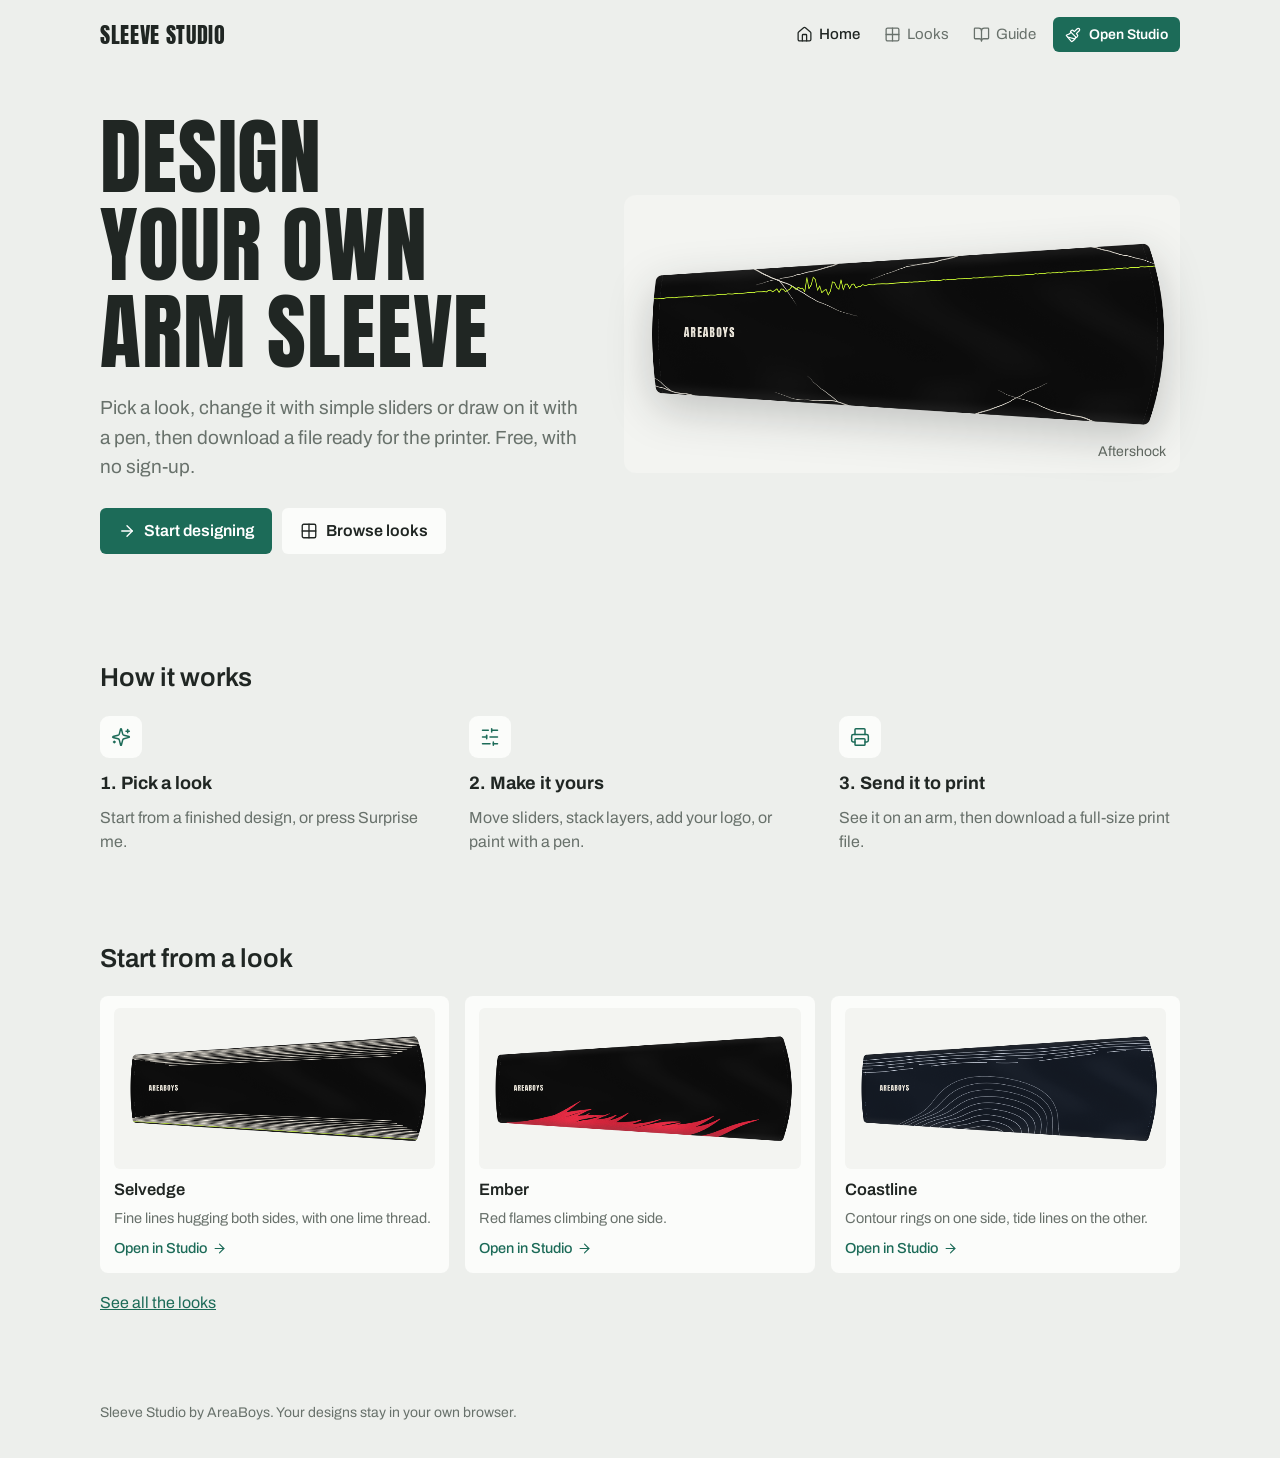
==== commit 4d31831c: "Split into four pages, calm the Studio, add presets Add Home, Looks and Guide pages around the Studi" ====
--- a/index.html
+++ b/index.html
@@ -4,606 +4,41 @@
 <meta charset="utf-8">
 <meta name="viewport" content="width=device-width,initial-scale=1,viewport-fit=cover">
 <title>Sleeve Studio</title>
+<meta name="description" content="Design a printed arm sleeve in your browser, and download a print-ready file.">
+<link rel="icon" href="data:image/svg+xml,%3Csvg xmlns='http://www.w3.org/2000/svg' viewBox='0 0 32 32'%3E%3Cpath d='M8 3h16l-3 26H11z' fill='%231C6B58'/%3E%3C/svg%3E">
 <link rel="preconnect" href="https://fonts.googleapis.com">
 <link rel="preconnect" href="https://fonts.gstatic.com" crossorigin>
 <link rel="stylesheet" href="https://fonts.googleapis.com/css2?family=Anton&family=Archivo:wght@400;500;600&family=IBM+Plex+Mono:wght@400;500&display=swap">
-<style>
-/* Layout: a pattern-cutter's bench. Library on the left, cutting mat in the middle, spec sheet on the right. */
-:root {
-  --bg: #E8EAE5; --panel: #F6F7F3; --line: #CDD2CA; --fg: #1D221F; --muted: #5C655F;
-  --accent: #1C6B58; --accent-fg: #FFFFFF; --hover: #DFE3DB; --warn: #9A5B00; --ok: #1C6B58;
-  --mat: #123F35; --mat-line: #2C6355; --mat-major: #4A8574; --mat-text: #BFD8CF;
-  --display: "Anton", Impact, "Arial Narrow", sans-serif;
-  --body: "Archivo", "Segoe UI", Arial, sans-serif;
-  --mono: "IBM Plex Mono", Consolas, monospace;
-}
-@media (prefers-color-scheme: dark) { :root:not([data-theme="light"]) {
-  --bg: #151917; --panel: #1E2421; --line: #343D38; --fg: #E6EAE6; --muted: #9BA69F;
-  --accent: #5CC2A6; --accent-fg: #0E1F1A; --hover: #2A322E; --warn: #E7B15C; --ok: #5CC2A6;
-  color-scheme: dark } }
-:root[data-theme="dark"] {
-  --bg: #151917; --panel: #1E2421; --line: #343D38; --fg: #E6EAE6; --muted: #9BA69F;
-  --accent: #5CC2A6; --accent-fg: #0E1F1A; --hover: #2A322E; --warn: #E7B15C; --ok: #5CC2A6;
-  color-scheme: dark }
-* { box-sizing: border-box }
-body { margin: 0 }
-[hidden] { display: none !important }
-html, body { height: 100% }
-body { background: var(--bg); color: var(--fg); font: 14px/1.4 var(--body);
-  padding-left: max(16px, env(safe-area-inset-left, 0px)); padding-right: max(16px, env(safe-area-inset-right, 0px)); padding-block: 10px; }
-#app { height: 100%; display: grid; grid-template-rows: auto minmax(0, 1fr); gap: 10px }
-header { display: flex; align-items: center; gap: 14px; flex-wrap: wrap }
-h1 { font: 400 24px/1 var(--display); letter-spacing: .02em; margin: 0; text-transform: uppercase }
-.spacer { flex: 1 }
-main { display: grid; grid-template-columns: 264px minmax(0, 1fr) 316px; gap: 10px; min-height: 0 }
-.panel { background: var(--panel); border: 1px solid var(--line); overflow-y: auto; min-height: 0; min-width: 0 }
-section { padding: 12px; border-bottom: 1px solid var(--line); display: grid; gap: 9px }
-section:last-child { border-bottom: 0 }
-h2 { font: 500 11px/1.2 var(--mono); letter-spacing: .08em; text-transform: uppercase; margin: 0; color: var(--muted) }
-p.note { margin: 0; color: var(--muted); font-size: 12.5px }
-button, select, input[type=text] { font: inherit; color: inherit }
-button { background: transparent; border: 1px solid var(--line); padding: 5px 9px; cursor: pointer; border-radius: 2px }
-button:hover:not(:disabled) { background: var(--hover) }
-button:disabled { opacity: .4; cursor: default }
-button.primary { background: var(--accent); border-color: var(--accent); color: var(--accent-fg); font-weight: 600 }
-button.primary:hover:not(:disabled) { background: var(--accent); filter: brightness(1.08) }
-:focus-visible { outline: 2px solid var(--accent); outline-offset: 1px }
-.seg { display: inline-flex } .seg button { border-radius: 0; margin-left: -1px } .seg button:first-child { margin-left: 0 }
-.seg button[aria-pressed=true] { background: var(--fg); color: var(--panel); border-color: var(--fg) }
-#stageWrap { position: relative; min-height: 0; min-width: 0; border: 1px solid var(--line); background: var(--mat); overflow: hidden }
-#stage { position: absolute; inset: 0; width: 100%; height: 100%; display: block }
-#stageBar { position: absolute; left: 10px; right: 10px; bottom: 10px; display: flex; gap: 6px; align-items: center; pointer-events: none }
-#stageBar > * { pointer-events: auto }
-#stageBar label { font: 12px var(--mono); display: flex; gap: 6px; align-items: center; background: var(--panel); color: var(--fg); padding: 4px 8px; border: 1px solid var(--line) }
-#stageBar { flex-wrap: wrap }
-#armBar, #paintBar { display: flex; flex-wrap: wrap; gap: 6px; align-items: stretch; min-width: 0 }
-#paintSw { background: var(--panel); border: 1px solid var(--line); padding: 3px 5px }
-#armBar .seg button, #paintBar .seg button, #pUndo { background: var(--panel); color: var(--fg) }
-#paintBar .seg button[aria-pressed=true] { background: var(--fg); color: var(--panel) }
-#armBar .seg button:hover, #pUndo:hover { background: var(--hover) }
-#stage.paint { touch-action: none; cursor: crosshair }
-#armBar input[type=range], #paintBar input[type=range] { width: 120px; max-width: 28vw; accent-color: var(--accent); margin: 0 }
-#paintBar output { min-width: 7ch; text-align: right; font-variant-numeric: tabular-nums }
-#armBar output { min-width: 4ch; text-align: right; font-variant-numeric: tabular-nums }
-#armBar select { background: var(--bg); border: 1px solid var(--line); padding: 1px 4px; font: 12px var(--mono) }
-#stage.grab { cursor: grab; touch-action: pan-y } #stage.grab:active { cursor: grabbing }
-.cards { display: grid; grid-template-columns: 1fr 1fr; gap: 6px }
-.card { padding: 0; text-align: left; display: grid; border-radius: 0; background: var(--bg); min-width: 0 }
-.card canvas { width: 100%; aspect-ratio: 2.3; display: block; background: #fff }
-.card span { padding: 4px 6px; font-size: 12px; font-weight: 500; overflow-wrap: anywhere }
-.layer { display: grid; grid-template-columns: minmax(0, 1fr) auto; align-items: center; border: 1px solid var(--line); gap: 2px }
-.layer.on { border-color: var(--accent); box-shadow: inset 3px 0 0 var(--accent) }
-.layer .pick { border: 0; text-align: left; display: flex; gap: 7px; align-items: center; min-width: 0; padding: 6px 8px }
-.layer .pick b { font-weight: 500; overflow: hidden; text-overflow: ellipsis; white-space: nowrap }
-.chip { width: 12px; height: 12px; border: 1px solid var(--line); flex: none }
-.layer .acts { display: flex } .layer .acts button { border: 0; padding: 4px 6px; font: 12px var(--mono) }
-.hiddenLayer b { opacity: .45; text-decoration: line-through }
-.row { display: grid; grid-template-columns: 82px minmax(0, 1fr) 52px; gap: 8px; align-items: center; font-size: 12.5px }
-.row output { font: 12px var(--mono); text-align: right; font-variant-numeric: tabular-nums }
-.row input[type=range] { width: 100%; accent-color: var(--accent); margin: 0 }
-.row2 { display: grid; grid-template-columns: 82px minmax(0, 1fr); gap: 8px; align-items: center; font-size: 12.5px }
-.row2 select, .row2 input[type=text] { width: 100%; min-width: 0; background: var(--bg); border: 1px solid var(--line); padding: 4px 6px }
-.check { display: flex; gap: 7px; align-items: center; font-size: 12.5px }
-.swatches { display: flex; flex-wrap: wrap; gap: 4px; align-items: center }
-.sw { width: 22px; height: 22px; padding: 0; border: 1px solid var(--line); border-radius: 0 }
-.sw[aria-pressed=true] { outline: 2px solid var(--accent); outline-offset: 1px }
-input[type=color] { width: 30px; height: 24px; padding: 0; border: 1px solid var(--line); background: none }
-.btns { display: flex; flex-wrap: wrap; gap: 6px }
-.exports { display: grid; grid-template-columns: 1fr 1fr; gap: 6px }
-#checks { list-style: none; margin: 0; padding: 0; display: grid; gap: 5px; font-size: 12.5px }
-#checks li { display: grid; grid-template-columns: 42px minmax(0, 1fr); gap: 6px }
-#checks i { font: 500 11px var(--mono); font-style: normal } .pass { color: var(--ok) } .fix { color: var(--warn) }
-#toast { font: 12px var(--mono); color: var(--muted); min-height: 1.4em }
-@media (max-width: 980px) {
-  html, body { height: auto } #app { height: auto } main { grid-template-columns: minmax(0, 1fr) }
-  #stageWrap { order: -1; height: 62vh; min-height: 380px } .panel { overflow: visible }
-  .cards { grid-template-columns: 1fr 1fr 1fr }
-}
-@media (max-width: 460px) { .cards { grid-template-columns: 1fr 1fr } }
-</style>
+<link rel="stylesheet" href="assets/site.css">
 </head>
 <body>
-
-<div id="app">
-  <header>
-    <h1>Sleeve Studio</h1>
-    <div class="seg" role="group" aria-label="View">
-      <button id="vFlat" aria-pressed="true">Flat template</button>
-      <button id="vLay" aria-pressed="false">Flat-lay pair</button>
-      <button id="vArm" aria-pressed="false">On arm</button>
+<header class="wrap top"><a class="brand" href="index.html">Sleeve Studio</a><nav aria-label="Main"><a href="index.html" data-i="house" data-s="17" aria-current=page><span>Home</span></a><a href="looks.html" data-i="grid-2x2" data-s="17"><span>Looks</span></a><a href="guide.html" data-i="book-open" data-s="17"><span>Guide</span></a></nav><a class="btn go small" href="studio.html" data-i="paintbrush" data-s="16">Open Studio</a></header>
+<main class="wrap">
+  <section class="hero">
+    <div>
+      <h1 class="big">Design your own arm sleeve</h1>
+      <p class="lead">Pick a look, change it with simple sliders or draw on it with a pen, then download a file ready for the printer. Free, with no sign-up.</p>
+      <div class="actions"><a class="btn go" href="studio.html" data-i="arrow-right">Start designing</a><a class="btn alt" href="looks.html" data-i="grid-2x2">Browse looks</a></div>
     </div>
-    <button id="paintBtn" class="primary" aria-pressed="false">Paint</button>
-    <button id="undo" disabled>Undo</button>
-    <button id="redo" disabled>Redo</button>
-    <button id="shuffleAll">Shuffle all</button>
-    <span class="spacer"></span>
-    <span id="toast" role="status"></span>
-  </header>
-  <main>
-    <div class="panel">
-      <section><h2>Looks</h2><p class="note">Finished starting points. Loading one replaces the current design.</p><div class="cards" id="looks"></div></section>
-      <section><h2>Add a layer</h2><p class="note">Each one stacks on top of what's there.</p><div class="cards" id="presets"></div></section>
-    </div>
-    <div id="stageWrap">
-      <canvas id="stage" aria-label="Sleeve preview"></canvas>
-      <div id="stageBar"><label id="zonesLabel"><input type="checkbox" id="zones" checked> Show stretch and seam zones</label>
-        <div id="paintBar" hidden>
-          <div class="seg" role="group" aria-label="Brush"><button id="bInk" aria-pressed="true">Ink</button><button id="bMarker" aria-pressed="false">Marker</button><button id="bDry" aria-pressed="false">Dry brush</button><button id="bSpray" aria-pressed="false">Spray</button><button id="bErase" aria-pressed="false">Erase</button></div>
-          <label for="bSize">Size <input type="range" id="bSize" min="0.6" max="30" step="0.1" value="3"><output id="bSizeOut">3.0 mm</output></label>
-          <label for="bMirror"><input type="checkbox" id="bMirror"> Mirror sides</label>
-          <div class="swatches" id="paintSw"></div>
-          <button id="pUndo">Undo</button>
-        </div>
-        <div id="armBar" hidden>
-          <div class="seg" role="group" aria-label="Arm angle"><button id="aLeft">Left side</button><button id="aFront">Front</button><button id="aRight">Right side</button></div>
-          <label for="armTurn">Turn <input type="range" id="armTurn" min="-180" max="180" step="1" value="0"><output id="armTurnOut">0°</output></label>
-          <label for="armBack">Back <select id="armBack"><option value="plain">Plain</option><option value="repeat">Same design</option></select></label>
-        </div>
-      </div>
-    </div>
-    <div class="panel">
-      <section><h2>Sleeve colour</h2><div class="swatches" id="baseSw"></div></section>
-      <section><h2>Layers</h2><div id="layers" style="display:grid;gap:4px"></div></section>
-      <section id="settings"></section>
-      <section id="logoSec"><h2>Logo</h2>
-        <label class="check"><input type="checkbox" id="logoOn"> Show logo</label>
-        <div class="row2"><label for="logoText">Text</label><input type="text" id="logoText" maxlength="24"></div>
-        <div class="row2"><label for="logoFont">Font</label><select id="logoFont"><option value="Anton">Anton</option><option value="Archivo">Archivo</option><option value="IBM Plex Mono">IBM Plex Mono</option></select></div>
-        <div class="row2"><label for="logoDir">Direction</label><select id="logoDir"><option value="along">Along the arm</option><option value="across">Across the arm</option></select></div>
-        <div id="logoSliders" style="display:grid;gap:9px"></div>
-        <div class="swatches" id="logoSw"></div>
-        <div class="row2"><label for="logoFile">Your logo</label><input type="file" id="logoFile" accept="image/png,image/svg+xml,image/jpeg,image/webp"></div>
-        <button id="logoClear" hidden>Use text instead</button>
-      </section>
-      <section><h2>Print check</h2><ul id="checks"></ul></section>
-      <section><h2>Export</h2>
-        <div class="exports">
-          <button class="primary" id="xSvg">Print SVG</button>
-          <button class="primary" id="xPng">Print PNG, 300 dpi</button>
-          <button id="xLay">Flat-lay PNG</button>
-          <button id="xArm">On-arm PNG</button>
-          <button id="xSmall">Preview PNG</button>
-        </div>
-        <p class="note">Print files are 1:1 on the 46 cm template. Replace the template with your printer's own before the final run.</p>
-      </section>
-    </div>
-  </main>
-</div>
-
-<script>
-"use strict";
-// ---------------------------------------------------------------- template geometry (1 unit = 1 mm)
-const W = 260, H = 520, ELBOW = [205, 285];
-const SLEEVE = "M45 30 Q130 0 215 30 L185 490 Q130 498 75 490 Z";
-const xl = y => 45 + 30 * (y - 30) / 460, xr = y => 215 - 30 * (y - 30) / 460, half = y => (xr(y) - xl(y)) / 2;
-const seam = (s, u, y) => s === "L" ? [xl(y) + u, y] : [xr(y) - u, y];
-const topY = ax => { const t = (ax - 45) / 170; return 30 * ((1 - t) ** 2 + t * t); };
-const botY = ax => { const t = (185 - ax) / 110; return 490 + 16 * t * (1 - t); };
-const COL = { ink: "#0C0C0C", charcoal: "#1F1F1E", navy: "#141A24", olive: "#3C4233", bone: "#E7E2D7", cotton: "#D3CCBD", white: "#F4F4F2", lime: "#C6F432", red: "#D7263D" };
-
-function makeRng(seed) { let a = seed >>> 0; return () => { a = a + 0x6D2B79F5 | 0; let t = Math.imul(a ^ a >>> 15, 1 | a); t = t + Math.imul(t ^ t >>> 7, 61 | t) ^ t; return ((t ^ t >>> 14) >>> 0) / 4294967296; }; }
-const wave = (r, n, f0, f1) => { const p = []; for (let i = 0; i < n; i++) p.push([f0 + r() * (f1 - f0), r() * 6.3, .5 + r() * .5]); const tot = p.reduce((s, q) => s + q[2], 0); return t => p.reduce((s, [f, ph, a]) => s + a * Math.sin(f * t + ph), 0) / tot; };
-function walk(r, start, ang, len, wig = .18) {
-  const pts = [start]; let a = ang, [x, y] = start, d = 0;
-  while (d < len) { const st = 2.5 + r() * 2.5; a += (r() + r() + r() - 1.5) * wig * 1.2; a = ang + (a - ang) * .75; x += Math.cos(a) * st; y += Math.sin(a) * st; pts.push([x, y]); d += st; }
-  return pts;
-}
-function ribbon(pts, w0, w1) {
-  const L = [], R = [], n = pts.length;
-  pts.forEach(([x, y], i) => { const [ax, ay] = pts[Math.max(0, i - 1)], [bx, by] = pts[Math.min(n - 1, i + 1)]; const dx = bx - ax, dy = by - ay, l = Math.hypot(dx, dy) || 1, w = (w0 + (w1 - w0) * i / Math.max(1, n - 1)) / 2; L.push([x - dy / l * w, y + dx / l * w]); R.push([x + dy / l * w, y - dx / l * w]); });
-  return L.concat(R.reverse());
-}
-const line = (pts, w, o = 1) => ({ t: "line", pts, w, o });
-const poly = (pts, w, o = 1) => ({ t: "poly", pts, w, o });
-const dots = (arr, w, o = 1) => ({ t: "dots", arr, w, o });
-
-// digits as strokes, so ruler numbers stay vector with no font needed
-const SEG = { a: [[0, 0], [1, 0]], b: [[1, 0], [1, 1]], c: [[1, 1], [1, 2]], d: [[0, 2], [1, 2]], e: [[0, 1], [0, 2]], f: [[0, 0], [0, 1]], g: [[0, 1], [1, 1]] };
-const DIG = ["abcdef", "bc", "abged", "abgcd", "fgbc", "afgcd", "afgedc", "abc", "abcdefg", "abfgcd"];
-function strokeNumber(n, x, y, h, w) { // reads along the arm, wrist to shoulder
-  const out = [], s = h / 2, str = String(n), adv = s * 1.6, total = adv * str.length - s * .6;
-  [...str].forEach((ch, i) => { for (const k of DIG[+ch]) { const pts = SEG[k].map(([px, py]) => { const lx = i * adv + px * s - total / 2, ly = py * s - h / 2; return [x + ly, y - lx]; }); out.push(line(pts, w)); } });
-  return out;
-}
-
-// ---------------------------------------------------------------- presets
-const S = (k, label, min, max, step, def, unit = "") => ({ k, label, min, max, step, def, unit });
-const PRESETS = {
-  fracture: { name: "Fracture", params: [S("cracks", "Cracks", 1, 7, 1, 4), S("reach", "Reach", 30, 170, 1, 120, "mm"), S("branch", "Branching", 0, 1, .05, .55), S("weight", "Weight", .6, 2.4, .1, 1.3, "mm")],
-    gen(p, r, sides) { const out = [];
-      for (const s of sides) for (let i = 0; i < p.cracks; i++) {
-        const y = 45 + (i + .2 + r() * .6) / p.cracks * 425, dir = r() < .5 ? -1 : 1, tilt = .17 + r() * .27;
-        const a0 = dir * (Math.PI / 2 - tilt), ang = s === "L" ? a0 : Math.PI - a0;
-        const pts = walk(r, seam(s, -3, y), ang, p.reach * (.6 + r() * .4));
-        out.push(poly(ribbon(pts, p.weight, .12), p.weight));
-        if (r() < p.branch) { const j = Math.floor(pts.length * (.25 + r() * .3)), b = walk(r, pts[j], ang + (r() < .5 ? -1 : 1) * (.3 + r() * .4), 14 + r() * 24, .22); const bw = Math.max(.6, p.weight * .65); out.push(poly(ribbon(b, bw, .08), bw, .85)); }
-      } return out; } },
-  hairline: { name: "Hairline", params: [S("lines", "Lines", 1, 26, 1, 12), S("gap", "Spacing", .8, 6, .1, 1.6, "mm"), S("stagger", "Stagger", 0, 1, .05, .55), S("weight", "Weight", .6, 2, .05, .8, "mm")],
-    gen(p, r, sides) { const out = [];
-      for (const s of sides) { let u = 3, g = p.gap;
-        for (let i = 0; i < p.lines; i++) { const f = i / Math.max(1, p.lines - 1), trim = p.stagger * 300 * f ** 1.3 + r() * 8 * p.stagger; const y0 = -5 + trim * .45, y1 = 525 - trim * .55, pts = [];
-          for (let y = y0; y <= y1; y += 8) pts.push(seam(s, u * half(y) / 85, y));
-          if (pts.length > 1) out.push(line(pts, Math.max(.6, p.weight * (1 - .25 * f)))); u += g; g *= 1.09; }
-      } return out; } },
-  sediment: { name: "Sediment", params: [S("density", "Density", 500, 14000, 100, 6000), S("reach", "Reach", 3, 40, 1, 12, "mm"), S("grain", "Grain", .35, 1.4, .05, .6, "mm")],
-    gen(p, r, sides) { const out = [];
-      for (const s of sides) { const b = wave(r, 3, .012, .04), arr = [];
-        for (let i = 0; i < p.density; i++) { const y = r() * 530 - 5; if (r() > .68 + .32 * b(y)) continue; const u = -Math.log(1 - r()) * p.reach * .55, [x] = seam(s, u, y); arr.push([x, y, p.grain * (.45 + r() * .55)]); }
-        out.push(dots(arr, p.grain)); } return out; } },
-  tideline: { name: "Tideline", params: [S("lines", "Lines", 2, 20, 1, 8), S("gap", "Spacing", 2, 10, .5, 4.5, "mm"), S("swell", "Swell", 0, 12, .5, 4, "mm"), S("weight", "Weight", .6, 1.8, .05, .8, "mm")],
-    gen(p, r, sides) { const out = [];
-      for (const s of sides) { const w1 = wave(r, 3, .008, .03);
-        for (let i = 0; i < p.lines; i++) { const f = i / Math.max(1, p.lines - 1), base = 4 + i * p.gap, w2 = wave(r, 2, .02, .05); let seg = [], on = true, next = 30 + r() * 80;
-          for (let y = -5; y <= 525; y += 5) { if (f > .5 && y > next) { on = !on; next = y + (on ? 25 + r() * 70 : 8 + f * 26 * r()); if (seg.length > 1) out.push(line(seg, p.weight)); seg = []; }
-            if (on) seg.push(seam(s, base + p.swell * (w1(y) * (.4 + f) + .2 * w2(y)) + p.swell, y)); }
-          if (seg.length > 1) out.push(line(seg, p.weight)); }
-      } return out; } },
-  seismo: { name: "Seismograph", params: [S("inset", "From seam", 6, 60, 1, 22, "mm"), S("at", "Quake at", 60, 470, 5, 340, "mm"), S("amp", "Strength", 2, 30, 1, 13, "mm"), S("spread", "Spread", 8, 90, 1, 26, "mm"), S("weight", "Weight", .6, 2, .05, .8, "mm")],
-    gen(p, r, sides) { return sides.map(s => { const pts = []; for (let y = -5; y < 526; y += 2) { const b = Math.exp(-(((y - p.at) / p.spread) ** 2)), amp = .5 + p.amp * b; pts.push(seam(s, p.inset + (r() * 2 - 1) * amp * (b > .05 ? 1 : .5), y)); } return line(pts, p.weight); }); } },
-  ruler: { name: "Ruler", params: [S("tick", "Tick length", 3, 12, .5, 5, "mm"), S("major", "Long tick", 6, 24, .5, 11, "mm"), S("num", "Number size", 0, 9, .5, 5, "mm"), S("inset", "From seam", 0, 40, 1, 3, "mm"), S("weight", "Weight", .6, 1.6, .05, .8, "mm")],
-    gen(p, r, sides) { const out = [];
-      for (const s of sides) for (let i = 0, y = 40; y <= 484; y += 10, i++) { const big = i % 5 === 0, L = big ? p.major : p.tick;
-        out.push(line([seam(s, p.inset, y), seam(s, p.inset + L, y)], p.weight));
-        if (big && i && p.num > 0) { const [x] = seam(s, p.inset + p.major + 3 + p.num * .4, y); out.push(...strokeNumber(i, x, y, p.num, p.weight)); } }
-      return out; } },
-  halftone: { name: "Edge halftone", params: [S("reach", "Reach", 10, 80, 1, 30, "mm"), S("dot", "Dot size", .6, 3, .05, 1.7, "mm"), S("pitch", "Spacing", 3, 9, .1, 4.2, "mm")],
-    gen(p, r, sides) { const arr = []; let row = 0;
-      for (let y = -5; y < 526; y += p.pitch * .87, row++) for (let x = 30 + (row % 2 ? p.pitch / 2 : 0); x < 232; x += p.pitch) {
-        const u = Math.min(...sides.map(s => s === "L" ? x - xl(y) : xr(y) - x)); if (u < -4) continue;
-        const rad = p.dot * Math.max(0, 1 - Math.max(0, u) / p.reach) ** 1.6; if (rad > .2) arr.push([x, y, rad]); }
-      return [dots(arr, 1)]; } },
-  fade: { name: "Halftone fade", noSide: true, params: [S("from", "Starts at", 0, 520, 5, 500, "mm"), S("length", "Length", 40, 400, 5, 180, "mm"), S("dot", "Dot size", .8, 4, .05, 2.6, "mm"), S("pitch", "Spacing", 3, 10, .1, 5.4, "mm"), S("up", "Direction", 0, 1, 1, 1)],
-    gen(p) { const arr = []; let row = 0, dir = p.up ? -1 : 1;
-      for (let y = -5; y < 526; y += p.pitch * .87, row++) { const t = (y - p.from) * dir / p.length; if (t < 0 || t > 1) continue;
-        const rad = p.dot * (1 - t) ** 1.4; if (rad < .22) continue; for (let x = 30 + (row % 2 ? p.pitch / 2 : 0); x < 232; x += p.pitch) arr.push([x, y, rad]); }
-      return [dots(arr, 1)]; } },
-  block: { name: "Colourblock", noSide: true, params: [S("left", "Left edge", 0, 520, 5, 70, "mm"), S("right", "Right edge", 0, 520, 5, 470, "mm"), S("gap", "Hairline gap", 0, 12, .5, 3.5, "mm")],
-    gen(p) { const a = p.left, b = p.right, out = [poly([[-5, a], [265, b], [265, 530], [-5, 530]], 9)]; if (p.gap) out.push(line([[-5, a - p.gap], [265, b - p.gap]], .8)); return out; } },
-  topo: { name: "Topo", params: [S("rings", "Rings", 3, 20, 1, 11), S("gap", "Spacing", 4, 18, .5, 9, "mm"), S("at", "Centre", 60, 470, 5, 300, "mm"), S("weight", "Weight", .6, 1.6, .05, .8, "mm")],
-    gen(p, r, sides) { const out = [];
-      for (const s of sides) { const [cx] = seam(s, -18, p.at), hs = [0, 1, 2].map(() => [.04 + r() * .08, 2 + Math.floor(r() * 4), r() * 6]);
-        for (let k = 1; k <= p.rings; k++) { const pts = []; for (let i = 0; i <= 360; i += 4) { const t = i * Math.PI / 180, rad = p.gap * k * (1 + hs.reduce((q, [a, n, ph]) => q + a * Math.sin(n * t + ph + k * .25), 0)); pts.push([cx + rad * Math.cos(t), p.at + rad * 1.45 * Math.sin(t)]); } out.push(line(pts, p.weight, Math.max(.45, 1 - k * .04))); }
-      } return out; } },
-  streak: { name: "Speed streak", params: [S("count", "Streaks", 1, 24, 1, 9), S("at", "Starts at", 60, 500, 5, 400, "mm"), S("spread", "Spread", 10, 300, 5, 130, "mm"), S("length", "Length", 40, 340, 5, 210, "mm"), S("angle", "Angle", 4, 50, 1, 16, "°"), S("weight", "Base width", 1.5, 22, .5, 8, "mm")],
-    gen(p, r, sides) { const out = [];
-      for (const s of sides) for (let i = 0; i < p.count; i++) { const y = p.at - r() * p.spread, a = p.angle * Math.PI / 180 * (.75 + r() * .5), L = p.length * (.5 + r() * .5), w = p.weight * (.35 + r() * .65), [x] = seam(s, -3, y), d = s === "L" ? 1 : -1;
-        out.push(poly([[x - d * 3, y - w / 2], [x - d * 3, y + w / 2], [x + d * Math.sin(a) * L, y - Math.cos(a) * L]], 1)); }
-      return out; } },
-  tally: { name: "Count", params: [S("groups", "Groups", 1, 16, 1, 10), S("inset", "From seam", 6, 50, 1, 12, "mm"), S("length", "Stroke", 6, 18, .5, 10.5, "mm"), S("weight", "Weight", .7, 2, .05, 1.15, "mm")],
-    gen(p, r, sides) { const out = [];
-      for (const s of sides) { let y = 452, g = 0; const d = s === "L" ? 1 : -1;
-        while (g < p.groups && y > 50) { if (y < ELBOW[1] + 4 && y > ELBOW[0]) { y = ELBOW[0] - 6; continue; } const ys = [];
-          for (let k = 0; k < 4; k++) { const yy = y - k * 4.3 + (r() - .5) * .8, [x] = seam(s, p.inset + (r() - .5), yy), l = p.length + (r() - .5) * 1.6, a = (r() - .5) * .14; out.push(line([[x, yy], [x + d * l * Math.cos(a), yy + l * Math.sin(a)]], p.weight)); ys.push(yy); }
-          const [x0] = seam(s, p.inset - 1.5, ys[0] + 2.2); out.push(line([[x0, ys[0] + 2.2], [x0 + d * (p.length + 2.5), ys[3] - 2.4]], p.weight)); y -= 26.7; g++; }
-      } return out; } },
-};
-PRESETS.paint = { name: "Paint", paint: true, noSide: true, params: [], gen(p, r, s, l) { return (l.strokes || []).flatMap(strokePrims); } };
-// brush strokes are stored in mm, so they export as vector at any size
-const strokeCache = new WeakMap();
-function chaikin(pts) { if (pts.length < 3) return pts; const out = [pts[0]]; for (let i = 0; i < pts.length - 1; i++) { const a = pts[i], b = pts[i + 1], m = (t) => a.map((v, k) => v + (b[k] - v) * t); out.push(m(.25), m(.75)); } out.push(pts[pts.length - 1]); return out; }
-function vribbon(pts, ws) { const L = [], R = [], n = pts.length; pts.forEach(([x, y], i) => { const a = pts[Math.max(0, i - 1)], b = pts[Math.min(n - 1, i + 1)], dx = b[0] - a[0], dy = b[1] - a[1], q = Math.hypot(dx, dy) || 1, w = ws[i] / 2; L.push([x - dy / q * w, y + dx / q * w]); R.push([x + dy / q * w, y - dx / q * w]); }); return L.concat(R.reverse()); }
-function brushPrims(st, raw) {
-  const pts = chaikin(chaikin(raw)), n = pts.length, sz = st.size, r = makeRng(st.seed), out = [];
-  if (n < 2) return [dots([[pts[0][0], pts[0][1], sz * (.2 + .3 * pts[0][2])]], sz)];
-  if (st.kind === "marker") return [line(pts.map(q => [q[0], q[1]]), sz, .96)];
-  if (st.kind === "ink") { const ws = pts.map((q, i) => Math.max(.3, sz * (.22 + .78 * q[2] ** .7) * Math.min(1, (i + 1) / 6, (n - i) / 6))); return [poly(vribbon(pts, ws), Math.max(.6, sz * .5))]; }
-  if (st.kind === "dry") { const bristles = Math.max(4, Math.round(sz * 1.3)), bw = Math.max(.6, sz / bristles * 1.25);
-    for (let b = 0; b < bristles; b++) { const off = (b / (bristles - 1) - .5) * sz, keep = .55 + r() * .45; let seg = [];
-      const flush = () => { if (seg.length > 2) out.push(poly(ribbon(seg, bw, bw * .4), bw)); seg = []; };
-      pts.forEach((q, i) => { const a = pts[Math.max(0, i - 1)], c = pts[Math.min(n - 1, i + 1)], dx = c[0] - a[0], dy = c[1] - a[1], l = Math.hypot(dx, dy) || 1, gone = i / n > keep || r() < .04 * (1 - q[2]); if (gone) flush(); else seg.push([q[0] - dy / l * off * (.5 + .5 * q[2]), q[1] + dx / l * off * (.5 + .5 * q[2])]); }); flush(); }
-    return out; }
-  const arr = []; pts.forEach(q => { const m = 2 + Math.round(sz * .9 * q[2]); for (let i = 0; i < m; i++) { const a = r() * 6.283, d = sz * .75 * Math.sqrt(-2 * Math.log(1 - r() * .98)) * .5; arr.push([q[0] + Math.cos(a) * d, q[1] + Math.sin(a) * d, .3 + r() * .4]); } }); return [dots(arr, 1)];
-}
-function strokePrims(st) { let p = strokeCache.get(st); if (p) return p; p = brushPrims(st, st.pts); if (st.mirror) p = p.concat(brushPrims(st, st.pts.map(([x, y, q]) => [xl(y) + xr(y) - x, y, q]))); p.forEach(q => q.c = st.color); strokeCache.set(st, p); return p; }
-const defaults = t => Object.fromEntries(PRESETS[t].params.map(q => [q.k, q.def]));
-let uid = 1;
-function makeLayer(type, o = {}) { return { id: uid++, type, side: "both", color: COL.bone, seed: 1 + Math.floor(Math.random() * 9999), from: 0, to: 46, avoid: false, hidden: false, ...o, p: { ...defaults(type), ...(o.p || {}) } }; }
-
-const LOOKS = [
-  { name: "Aftershock", base: COL.ink, logo: COL.bone, layers: [["fracture", { seed: 14 }], ["seismo", { side: "L", color: COL.lime, seed: 5 }]] },
-  { name: "Selvedge", base: COL.ink, logo: COL.bone, layers: [["hairline", { seed: 11, p: { weight: 1 } }], ["hairline", { side: "R", color: COL.lime, seed: 3, p: { lines: 1, stagger: 0, weight: .9 } }]] },
-  { name: "Silt", base: COL.charcoal, logo: COL.cotton, layers: [["sediment", { color: COL.cotton, seed: 23 }]] },
-  { name: "Bone Tally", base: COL.bone, logo: COL.ink, layers: [["tally", { side: "R", color: COL.ink, seed: 5 }]] },
-  { name: "Coastline", base: COL.navy, logo: COL.bone, layers: [["topo", { side: "R", color: "#C3CAD6", seed: 4 }], ["tideline", { side: "L", color: "#C3CAD6", seed: 8, p: { lines: 5 } }]] },
-  { name: "Redline", base: COL.ink, logo: COL.bone, layers: [["fade", { color: COL.white, seed: 2, p: { length: 150 } }], ["streak", { side: "R", color: COL.red, seed: 21 }], ["streak", { side: "R", color: COL.white, seed: 6, p: { count: 4, weight: 4 } }]] },
-  { name: "Surveyor", base: COL.charcoal, logo: COL.bone, layers: [["ruler", { side: "L", seed: 1 }]] },
-  { name: "Split", base: "#151515", logo: "#151515", layers: [["block", { color: COL.bone, seed: 1 }]] },
-];
-function lookState(l) { return { base: l.base, layers: l.layers.map(([t, o]) => makeLayer(t, o)), logo: { on: true, text: "AREABOYS", font: "Anton", dir: "along", size: 11, y: 440, across: 50, color: l.logo, track: 8 } }; }
-
-// ---------------------------------------------------------------- state and history
-let state = lookState(LOOKS[0]), selected = state.layers[0].id, view = "flat", logoImg = null, paintOn = false;
-const brush = { kind: "ink", size: 3, color: COL.bone, mirror: false, erase: false };
-let past = [], future = [], lastJson = JSON.stringify(state);
-const KEY = "sleeve-studio-draft";
-try { const d = JSON.parse(localStorage.getItem(KEY) || "null"); if (d && Array.isArray(d.layers) && d.logo) { d.layers = d.layers.filter(l => PRESETS[l.type]); state = d; uid = Math.max(1, ...state.layers.map(l => l.id)) + 1; selected = state.layers[0]?.id ?? null; lastJson = JSON.stringify(state); } } catch (e) {}
-function commit() { const j = JSON.stringify(state); if (j === lastJson) return; past.push(lastJson); if (past.length > 60) past.shift(); future = []; lastJson = j; try { localStorage.setItem(KEY, j); } catch (e) {} syncHistory(); runChecks(); }
-function restore(j) { state = JSON.parse(j); lastJson = j; if (!state.layers.some(l => l.id === selected)) selected = state.layers[0]?.id ?? null; try { localStorage.setItem(KEY, j); } catch (e) {} buildPanels(); schedule(); }
-const $ = id => document.getElementById(id);
-function syncHistory() { $("undo").disabled = !past.length; $("redo").disabled = !future.length; }
-function toast(t) { $("toast").textContent = t; }
-
-// ---------------------------------------------------------------- drawing the artwork
-const primCache = new Map();
-function primsOf(l) { const sig = JSON.stringify([l.type, l.side, l.seed, l.p, l.rev || 0, l.strokes ? l.strokes.length : 0]), c = primCache.get(l.id); if (c && c.sig === sig) return c.prims; const sides = l.side === "both" ? ["L", "R"] : [l.side], prims = PRESETS[l.type].gen(l.p, makeRng(l.seed), sides, l); primCache.set(l.id, { sig, prims }); return prims; }
-function bandsOf(l) { // visible stretches of the arm for this layer
-  const a = l.from <= 0 ? -10 : 30 + l.from * 10, b = l.to >= 46 ? 530 : 30 + l.to * 10; if (!l.avoid) return [[a, b]];
-  const out = []; if (a < ELBOW[0]) out.push([a, Math.min(b, ELBOW[0])]); if (b > ELBOW[1]) out.push([Math.max(a, ELBOW[1]), b]); return out;
-}
-function drawLayer(c, l) {
-  c.save(); c.beginPath(); for (const [a, b] of bandsOf(l)) c.rect(-20, a, 300, b - a); c.clip();
-  c.lineCap = c.lineJoin = "round";
-  for (const q of primsOf(l)) { c.fillStyle = c.strokeStyle = q.c || l.color; c.globalAlpha = q.o; c.beginPath();
-    if (q.t === "line") { q.pts.forEach(([x, y], i) => i ? c.lineTo(x, y) : c.moveTo(x, y)); c.lineWidth = q.w; c.stroke(); }
-    else if (q.t === "poly") { q.pts.forEach(([x, y], i) => i ? c.lineTo(x, y) : c.moveTo(x, y)); c.closePath(); c.fill(); }
-    else { for (const [x, y, r] of q.arr) { c.moveTo(x + r, y); c.arc(x, y, r, 0, 6.2832); } c.fill(); } }
-  c.restore();
-}
-function logoPos(g) { return [xl(g.y) + (xr(g.y) - xl(g.y)) * g.across / 100, g.y]; }
-function paintLogo(c, g) { // centred on the current origin
-  c.save();
-  if (logoImg) { const h = g.size, w = h * logoImg.width / logoImg.height; c.drawImage(logoImg, -w / 2, -h / 2, w, h); }
-  else { const px = 100, k = g.size / px; c.scale(k, k); c.font = `${px}px "${g.font}"`; if ("letterSpacing" in c) c.letterSpacing = `${g.track}px`; c.textAlign = "center"; c.textBaseline = "middle"; c.fillStyle = g.color; c.fillText(g.text, 0, 0); }
-  c.restore();
-}
-function drawLogo(c, g) {
-  if (!g.on) return; const [x, y] = logoPos(g); c.save(); c.translate(x, y); if (g.dir === "along") c.rotate(-Math.PI / 2); paintLogo(c, g); c.restore();
-}
-const sleevePath = new Path2D(SLEEVE);
-function art(s, st = state, withLogo = true) {
-  const cv = document.createElement("canvas"); cv.width = Math.ceil(W * s); cv.height = Math.ceil(H * s); const c = cv.getContext("2d");
-  c.scale(s, s); c.save(); c.clip(sleevePath); c.fillStyle = st.base; c.fillRect(0, 0, W, H);
-  for (const l of st.layers) if (!l.hidden) drawLayer(c, l);
-  if (withLogo) drawLogo(c, st.logo); c.restore(); return cv;
-}
-const ss = (a, b, x) => { const t = Math.min(1, Math.max(0, (x - a) / (b - a))); return t * t * (3 - 2 * t); };
-// flat-lay: rotated so the wrist is on the left, with folded edges, hems, stitching and soft wrinkles
-function layImage(s, st = state, withLogo = true, detail = true) {
-  const a = art(s, st, withLogo), w = a.height, h = a.width, cv = document.createElement("canvas"); cv.width = w; cv.height = h;
-  const c = cv.getContext("2d", { willReadFrequently: true }); c.setTransform(0, 1, -1, 0, w, 0); c.drawImage(a, 0, 0); c.setTransform(1, 0, 0, 1, 0, 0);
-  const im = c.getImageData(0, 0, w, h), d = im.data, R = 5, dark = lum(st.base) < .3;
-  for (let Y = 0; Y < h; Y++) { const ax = Y / s; for (let X = 0; X < w; X++) { const i = (Y * w + X) * 4; if (!d[i + 3]) continue;
-    const ay = (w - X) / s, dS = Math.min(ax - xl(ay), xr(ay) - ax), dE = Math.min(ay - topY(ax), botY(ax) - ay);
-    let dist = Math.min(dS, dE); if (dS < R && dE < R) dist = R - Math.hypot(R - dS, R - dE); if (dist <= 0) { d[i + 3] = 0; continue; }
-    const fold = ss(0, 13, dS), wr = .03 * Math.sin(ay * .036 + 1.6 * Math.sin(ax * .05)) + .02 * Math.sin((ay * .6 + ax) * .08 + 1.2);
-    let sh = (.78 + .22 * fold) * (1 + wr); if (dE < 7) sh *= .93;
-    if (detail && Math.abs(dE - 6) < .22 && Math.sin(dS * 1.6) > -.2) sh *= dark ? 1.9 : .74;
-    const add = (dark ? 16 : 0) * (1 - fold) + (dark ? 90 : 0) * Math.max(0, wr) + (dark && Math.abs(dE - 6) < .22 ? 10 : 0), n = 1 + (((X * 73856093 ^ Y * 19349663) >>> 0) % 997 / 997 - .5) * .05;
-    d[i] = d[i] * sh * n + add; d[i + 1] = d[i + 1] * sh * n + add; d[i + 2] = d[i + 2] * sh * n + add; d[i + 3] = Math.min(255, dist * s * 255);
-  } }
-  c.putImageData(im, 0, 0); return cv;
-}
-function lum(h) { const n = parseInt(h.slice(1), 16); return (.2126 * (n >> 16 & 255) + .7152 * (n >> 8 & 255) + .0722 * (n & 255)) / 255; }
-function drawPair(c, w, h, detail = true) {
-  c.fillStyle = "#FFFFFF"; c.fillRect(0, 0, w, h);
-  const s = Math.min(w * .9 / 480, h / (170 * 2 + 70)), img = layImage(s), bw = 480 * s, bh = 172 * s, gap = Math.min(52 * s, (h - 2 * bh) / 3), x = (w - bw) / 2 - 26 * s, y0 = (h - 2 * bh - gap) / 2 - 44 * s;
-  [[x, y0], [x + 5 * s, y0 + bh + gap]].forEach(([px, py]) => { c.save(); c.shadowColor = "rgba(20,20,20,.3)"; c.shadowBlur = 11 * s; c.shadowOffsetY = 3 * s; c.shadowOffsetX = s; c.drawImage(img, px, py); c.restore(); });
-}
-
-// ---------------------------------------------------------------- on-arm view
-// The flat art wraps the front half of a tube. The tube follows an arm: elbow pinch, forearm bulge, wrist, slight bend.
-const flatW = y => 170 - 60 * (y - 30) / 460;
-const armProfile = y => 1 - .05 * Math.exp(-(((y - 245) / 30) ** 2)) + .07 * Math.exp(-(((y - 325) / 45) ** 2)) - .04 * Math.exp(-(((y - 480) / 25) ** 2));
-const armBend = y => { const d = y - 250; return .075 * d / (1 + Math.exp(-d / 25)); };
-const TB = 4, tabW = new Float32Array(560 * TB), tabB = new Float32Array(560 * TB); // lookups from y = -20 mm
-for (let i = 0; i < tabW.length; i++) { const y = i / TB - 20; tabW[i] = flatW(y) / Math.PI * armProfile(y); tabB[i] = armBend(y); }
-const look = (t, y) => t[Math.min(t.length - 1, Math.max(0, Math.round((y + 20) * TB)))];
-let faceKey = "", faces = null;
-function faceData(A) { // cached, so turning the arm doesn't redraw the artwork
-  const key = JSON.stringify(state) + A + !!logoImg + (logoImg ? logoImg.src.length : 0); if (key === faceKey) return faces;
-  const read = cv => cv.getContext("2d", { willReadFrequently: true }).getImageData(0, 0, cv.width, cv.height);
-  const f = read(art(A)), b = read(art(A, state, false)); faceKey = key; faces = { w: f.width, h: f.height, front: f.data, back: b.data }; return faces;
-}
-function armImage(S, phi, repeat, A) {
-  const F = faceData(A), PI = Math.PI, base = parseInt(state.base.slice(1), 16);
-  const bc = [base >> 16 & 255, base >> 8 & 255, base & 255], dark = lum(state.base) < .3, rMax = 170 / PI * S * 1.08, y0 = 10;
-  const w = Math.ceil(2 * rMax + 40 + armBend(520) * S), h = Math.ceil(520 * S + 40), cx0 = rMax + 20, cv = document.createElement("canvas"); cv.width = w; cv.height = h;
-  const c = cv.getContext("2d"), im = c.createImageData(w, h), d = im.data, hOf = R => .17 * R;
-  const clamp01 = v => v < 0 ? 0 : v > 1 ? 1 : v, wrap = a => { a = (a + PI) % (2 * PI); if (a < 0) a += 2 * PI; return a - PI; };
-  const onFace = (a, wd) => { const f = Math.abs(a) > PI / 2 ? Math.sign(a) * PI - a : a; return CXA + f * wd / PI; }, CXA = 130;
-  const clampX = x => Math.min(214.5, Math.max(45.5, x));
-  // rim of the top opening, per screen column
-  const wT = flatW(20), RT = look(tabW, 20) * S, cT = cx0 + armBend(20) * S, yf = new Float32Array(w), yb = new Float32Array(w), hT = hOf(RT);
-  for (let X = 0; X < w; X++) { const t = (X + .5 - cT) / RT; if (Math.abs(t) > 1) { yf[X] = -1; continue; } const th = Math.asin(t), k = Math.cos(th);
-    yf[X] = y0 + topY(clampX(onFace(wrap(th + phi), wT))) * S + hT * k; yb[X] = y0 + topY(clampX(onFace(wrap(PI - th + phi), wT))) * S - hT * k; }
-  const sample = (src, x, y, o) => { const fx = x * A - .5, fy = y * A - .5, ix = fx | 0, iy = fy | 0, ax = fx - ix, ay = fy - iy, W4 = F.w * 4, p = iy * W4 + ix * 4;
-    for (let k = 0; k < 3; k++) o[k] = (src[p + k] * (1 - ax) + src[p + 4 + k] * ax) * (1 - ay) + (src[p + W4 + k] * (1 - ax) + src[p + W4 + 4 + k] * ax) * ay; };
-  const px = [0, 0, 0], lightA = -.45;
-  for (let Y = 0; Y < h; Y++) { let yEst = (Y + .5 - y0) / S; const rr = look(tabW, yEst) * S * 1.12 + 6, cr = cx0 + look(tabB, yEst) * S, full = yEst < 45, Xa = full ? 0 : Math.max(0, Math.floor(cr - rr)), Xb = full ? w : Math.min(w, Math.ceil(cr + rr));
-    for (let X = Xa; X < Xb; X++) { const i = (Y * w + X) * 4, Xc = X + .5, Yc = Y + .5;
-      if (yf[X] >= 0 && Yc >= yb[X] && Yc < yf[X]) { const dep = clamp01((Yc - yb[X]) / Math.max(1, yf[X] - yb[X])), t = (Xc - cT) / RT, sh = (.62 + .25 * (1 - dep) - .12 * Math.abs(t)) * .88; for (let k = 0; k < 3; k++) d[i + k] = bc[k] * sh + 9 * (dark ? 1 : 0); d[i + 3] = 255; continue; }
-      let y = yEst, R = 0, cx = 0, t = 0, th = 0;
-      for (let n = 0; n < 3; n++) { R = look(tabW, y) * S; cx = cx0 + look(tabB, y) * S; t = (Xc - cx) / R; t = t < -1 ? -1 : t > 1 ? 1 : t; th = Math.asin(t); y = (Yc - y0 - hOf(R) * Math.cos(th)) / S; }
-      const edge = clamp01(R - Math.abs(Xc - cx) + .5); if (!edge) continue;
-      const a = wrap(th + phi), isBack = Math.abs(a) > PI / 2, wd = flatW(y), xf = clampX(onFace(a, wd)), yT = topY(xf), yB = botY(xf), al = clamp01((y - yT) * S + .5) * clamp01((yB - y) * S + .5) * edge; if (!al) continue;
-      const ys = Math.min(yB - .5, Math.max(yT + .5, y));
-      if (isBack && !repeat) { px[0] = bc[0]; px[1] = bc[1]; px[2] = bc[2]; } else sample(isBack ? F.back : F.front, xf, ys, px);
-      const dT = y - yT, dB = yB - y, co = Math.cos(th), lam = Math.max(0, Math.cos(th - lightA));
-      let sh = (.58 + .42 * lam) * (.88 + .12 * co);
-      sh *= 1 - .09 * Math.exp(-(((y - 250) / 22) ** 2)) * (.5 + .5 * Math.sin(y * .7 + th * 4));
-      if (dT < 9 || dB < 6) sh *= .93;
-      if ((Math.abs(dT - 8) < .35 || Math.abs(dB - 5) < .35) && Math.sin(th * 60) > 0) sh *= dark ? 1.5 : .78;
-      const sheen = (dark ? 22 : 14) * Math.exp(-(((th - lightA + .15) / .22) ** 2)), n = 1 + (((X * 73856093 ^ Y * 19349663) >>> 0) % 997 / 997 - .5) * .05;
-      for (let k = 0; k < 3; k++) d[i + k] = px[k] * sh * n + sheen; d[i + 3] = al * 255;
-    } }
-  c.putImageData(im, 0, 0); return cv;
-}
-function studioGround(c, w, h) { const g = c.createLinearGradient(0, 0, 0, h); g.addColorStop(0, "#ECEAE5"); g.addColorStop(1, "#D6D3CC"); c.fillStyle = g; c.fillRect(0, 0, w, h); }
-function placeArm(c, img, cx, top, deg, S, q = 1) { c.save(); c.translate(cx, top + img.height / q / 2); c.rotate(deg * Math.PI / 180); c.scale(1 / q, 1 / q); c.shadowColor = "rgba(30,26,20,.32)"; c.shadowBlur = 18 * S; c.shadowOffsetX = 6 * S; c.shadowOffsetY = 8 * S; c.drawImage(img, -img.width / 2, -img.height / 2); c.restore(); }
-function drawArm(c, w, h, barH) { studioGround(c, w, h); const S = Math.min((h - barH) / 545, w / 210), A = Math.min(6, Math.max(2, Math.ceil(S * 1.5))), q = armFast ? .4 : 1, img = armImage(S * q, armTurn * Math.PI / 180, armRepeat, A); placeArm(c, img, w / 2, Math.max(0, (h - barH - img.height / q) / 2), -2, S, q); }
-
-// ---------------------------------------------------------------- stage
-let armTurn = 0, armRepeat = false, armFast = false, armTimer = 0, flatT = { k: 1, ox: 0, oy: 0 };
-const stage = $("stage"), sc = stage.getContext("2d");
-let pending = false;
-function schedule() { if (pending) return; pending = true; requestAnimationFrame(() => { pending = false; render(); }); }
-function css(n) { return getComputedStyle(document.documentElement).getPropertyValue(n).trim(); }
-function render() {
-  const dpr = Math.min(2, devicePixelRatio || 1), r = stage.getBoundingClientRect(), w = Math.max(10, Math.round(r.width * dpr)), h = Math.max(10, Math.round(r.height * dpr));
-  if (stage.width !== w || stage.height !== h) { stage.width = w; stage.height = h; }
-  sc.setTransform(1, 0, 0, 1, 0, 0);
-  if (view === "lay") { drawPair(sc, w, h); return; }
-  if (view === "arm") { drawArm(sc, w, h, 50 * dpr); return; }
-  const barH = paintOn ? $("stageBar").offsetHeight * dpr + 14 * dpr : 0, k = Math.min((h - barH) / 540, w / 330), ox = (w - W * k) / 2, oy = (h - barH - H * k) / 2; flatT = { k, ox, oy };
-  sc.setTransform(1, 0, 0, 1, 0, 0); sc.fillStyle = css("--mat"); sc.fillRect(0, 0, w, h);
-  const step = 10 * k, gx = ox % step, gy = oy % step;
-  for (let pass = 0; pass < 2; pass++) { sc.strokeStyle = pass ? css("--mat-major") : css("--mat-line"); sc.lineWidth = Math.max(1, dpr * .6); sc.beginPath();
-    for (let i = 0, x = gx; x < w; x += step, i++) if ((Math.round((x - ox) / step) % 5 === 0) === !!pass) { sc.moveTo(x, 0); sc.lineTo(x, h); }
-    for (let i = 0, y = gy; y < h; y += step, i++) if ((Math.round((y - oy) / step) % 5 === 0) === !!pass) { sc.moveTo(0, y); sc.lineTo(w, y); } sc.stroke(); }
-  sc.save(); sc.shadowColor = "rgba(0,0,0,.45)"; sc.shadowBlur = 16 * dpr; sc.shadowOffsetY = 4 * dpr; sc.drawImage(art(k), ox, oy); sc.restore();
-  if ($("zones").checked) drawZones(k, ox, oy, dpr);
-  sc.setTransform(1, 0, 0, 1, 0, 0); sc.fillStyle = css("--mat-text"); sc.font = `${11 * dpr}px "IBM Plex Mono", monospace`; sc.textBaseline = "middle"; sc.textAlign = "left";
-  const lx = ox + 226 * k; sc.fillText("17 cm", ox + 222 * k, oy + 24 * k); sc.fillText("11 cm", ox + 192 * k, oy + 494 * k);
-  sc.textAlign = "right"; sc.fillText("shoulder", ox + 38 * k, oy + 24 * k); sc.fillText("wrist", ox + 68 * k, oy + 494 * k);
-}
-function drawZones(k, ox, oy, dpr) {
-  sc.save(); sc.translate(ox, oy); sc.scale(k, k);
-  sc.save(); sc.clip(sleevePath); sc.fillStyle = "rgba(255,190,70,.07)"; sc.fillRect(0, ELBOW[0], W, ELBOW[1] - ELBOW[0]); sc.restore();
-  sc.strokeStyle = "rgba(255,190,70,.75)"; sc.lineWidth = 1 / k * dpr; sc.setLineDash([4, 3]);
-  sc.beginPath(); sc.moveTo(xl(40) + 10, 40); sc.lineTo(xl(482) + 10, 482); sc.moveTo(xr(40) - 10, 40); sc.lineTo(xr(482) - 10, 482); sc.stroke(); sc.setLineDash([]);
-  sc.fillStyle = "rgba(255,210,120,.95)"; sc.font = `6px "IBM Plex Mono", monospace`; sc.textAlign = "left"; sc.textBaseline = "middle"; sc.fillText("elbow", xr(245) + 6, 240); sc.fillText("stretch", xr(245) + 6, 248);
-  sc.restore();
-}
-
-// ---------------------------------------------------------------- panels
-function thumb(cv, st) { const r = 2, cw = 240, ch = 104; cv.width = cw; cv.height = ch; const c = cv.getContext("2d"); c.fillStyle = "#fff"; c.fillRect(0, 0, cw, ch); const s = .46, img = layImage(s, st, false, false); c.save(); c.shadowColor = "rgba(0,0,0,.25)"; c.shadowBlur = 5; c.shadowOffsetY = 1.5; c.drawImage(img, (cw - 520 * s) / 2 + 2, (ch - 260 * s) / 2); c.restore(); }
-function buildLibrary() {
-  LOOKS.forEach(l => { const b = document.createElement("button"); b.className = "card"; b.innerHTML = `<canvas></canvas><span>${l.name}</span>`; b.onclick = () => { const st = lookState(l), old = state.logo; st.logo = { ...old, color: l.logo }; state = st; selected = state.layers[0].id; commit(); buildPanels(); schedule(); toast(`${l.name} loaded. Undo brings the last design back.`); }; $("looks").append(b); thumb(b.firstChild, lookState(l)); });
-  Object.entries(PRESETS).filter(([, P]) => !P.paint).forEach(([t, P]) => { const b = document.createElement("button"); b.className = "card"; b.innerHTML = `<canvas></canvas><span>${P.name}</span>`; b.onclick = () => { const light = lum(state.base) > .5, l = makeLayer(t, { color: light ? COL.ink : COL.bone }); state.layers.push(l); selected = l.id; commit(); buildPanels(); schedule(); toast(`${P.name} added.`); }; $("presets").append(b); thumb(b.firstChild, { base: COL.ink, layers: [makeLayer(t, { seed: 7 })], logo: { on: false } }); });
-}
-function swatches(host, current, set) {
-  host.textContent = "";
-  for (const [n, v] of Object.entries(COL)) { const b = document.createElement("button"); b.className = "sw"; b.style.background = v; b.title = n; b.setAttribute("aria-label", n); b.setAttribute("aria-pressed", String(v.toLowerCase() === current.toLowerCase())); b.onclick = () => { set(v); commit(); buildPanels(); schedule(); }; host.append(b); }
-  const i = document.createElement("input"); i.type = "color"; i.value = current; i.id = host.id + "Custom"; i.setAttribute("aria-label", "Custom colour"); i.oninput = () => { set(i.value); schedule(); }; i.onchange = () => { commit(); buildPanels(); }; host.append(i);
-}
-function slider(host, id, label, q, get, set) {
-  const row = document.createElement("div"); row.className = "row"; const fmt = v => (q.step < 1 ? (+v).toFixed(q.step < .1 ? 2 : 1) : v) + (q.unit ? " " + q.unit : "");
-  row.innerHTML = `<label for="${id}">${label}</label><input type="range" id="${id}" min="${q.min}" max="${q.max}" step="${q.step}"><output>${fmt(get())}</output>`;
-  const inp = row.children[1], out = row.children[2]; inp.value = get(); inp.oninput = () => { set(+inp.value); out.textContent = fmt(inp.value); schedule(); runChecks(); }; inp.onchange = commit; host.append(row);
-}
-function buildLayers() {
-  const host = $("layers"); host.textContent = "";
-  if (!state.layers.length) { host.innerHTML = '<p class="note">No layers yet. Add one from the left.</p>'; return; }
-  [...state.layers].reverse().forEach(l => { const i = state.layers.indexOf(l), d = document.createElement("div"); d.className = "layer" + (l.id === selected ? " on" : "") + (l.hidden ? " hiddenLayer" : "");
-    d.innerHTML = `<button class="pick"><span class="chip" style="background:${l.color}"></span><b>${PRESETS[l.type].name}</b></button><span class="acts"><button aria-label="Move up">↑</button><button aria-label="Move down">↓</button><button aria-label="${l.hidden ? "Show" : "Hide"} layer">${l.hidden ? "show" : "hide"}</button><button aria-label="Delete layer">×</button></span>`;
-    const [up, dn, hide, del] = d.querySelectorAll(".acts button"), done = () => { commit(); buildPanels(); schedule(); };
-    d.querySelector(".pick").onclick = () => { selected = l.id; buildPanels(); }; up.disabled = i === state.layers.length - 1; dn.disabled = i === 0;
-    up.onclick = () => { state.layers.splice(i, 1); state.layers.splice(i + 1, 0, l); done(); }; dn.onclick = () => { state.layers.splice(i, 1); state.layers.splice(i - 1, 0, l); done(); };
-    hide.onclick = () => { l.hidden = !l.hidden; done(); }; del.onclick = () => { state.layers.splice(i, 1); if (selected === l.id) selected = state.layers[0]?.id ?? null; done(); toast(`${PRESETS[l.type].name} deleted. Undo brings it back.`); };
-    host.append(d); });
-}
-function buildSettings() {
-  const host = $("settings"), l = state.layers.find(x => x.id === selected); host.textContent = ""; host.hidden = !l; if (!l) return; const P = PRESETS[l.type];
-  const h = document.createElement("h2"); h.textContent = P.name + " settings"; host.append(h);
-  if (!P.noSide) { const d = document.createElement("div"); d.className = "row2"; d.innerHTML = `<label for="lSide">Sits on</label><select id="lSide"><option value="both">Both sides</option><option value="L">Left side</option><option value="R">Right side</option></select>`; const se = d.children[1]; se.value = l.side; se.onchange = () => { l.side = se.value; commit(); schedule(); }; host.append(d); }
-  P.params.forEach(q => slider(host, "p_" + q.k, q.label, q, () => l.p[q.k], v => l.p[q.k] = v));
-  slider(host, "lFrom", "Start", { min: 0, max: 46, step: 1, unit: "cm" }, () => l.from, v => { l.from = Math.min(v, l.to - 1); });
-  slider(host, "lTo", "End", { min: 0, max: 46, step: 1, unit: "cm" }, () => l.to, v => { l.to = Math.max(v, l.from + 1); });
-  const ck = document.createElement("label"); ck.className = "check"; ck.innerHTML = '<input type="checkbox" id="lAvoid"> Keep clear of the elbow'; ck.firstChild.checked = l.avoid; ck.firstChild.onchange = e => { l.avoid = e.target.checked; commit(); schedule(); }; host.append(ck);
-  if (P.paint) { const n = document.createElement("p"); n.className = "note"; n.textContent = `${l.strokes.length} stroke${l.strokes.length === 1 ? "" : "s"}. Use the Paint button to draw on this layer.`; const cl = document.createElement("button"); cl.id = "lClear"; cl.textContent = "Clear all strokes"; cl.disabled = !l.strokes.length; cl.onclick = () => { l.strokes = []; l.rev = (l.rev || 0) + 1; commit(); buildPanels(); schedule(); toast("Strokes cleared. Undo brings them back."); }; host.append(n, cl); return; }
-  const sw = document.createElement("div"); sw.className = "swatches"; sw.id = "layerSw"; host.append(sw); swatches(sw, l.color, v => l.color = v);
-  const b = document.createElement("div"); b.className = "btns"; b.innerHTML = '<button id="lShuffle">Shuffle this layer</button><button id="lDup">Duplicate</button>'; b.children[0].onclick = () => { l.seed = 1 + Math.floor(Math.random() * 9999); commit(); schedule(); }; b.children[1].onclick = () => { const c = { ...JSON.parse(JSON.stringify(l)), id: uid++, seed: 1 + Math.floor(Math.random() * 9999) }; state.layers.push(c); selected = c.id; commit(); buildPanels(); schedule(); }; host.append(b);
-}
-function buildLogo() {
-  const g = state.logo; $("logoOn").checked = g.on; $("logoText").value = g.text; $("logoFont").value = g.font; $("logoDir").value = g.dir;
-  const host = $("logoSliders"); host.textContent = "";
-  slider(host, "gSize", "Height", { min: 3, max: 40, step: .5, unit: "mm" }, () => g.size, v => g.size = v);
-  slider(host, "gY", "Along arm", { min: 30, max: 485, step: 1, unit: "mm" }, () => g.y, v => g.y = v);
-  slider(host, "gX", "Across", { min: 0, max: 100, step: 1, unit: "%" }, () => g.across, v => g.across = v);
-  slider(host, "gT", "Spacing", { min: 0, max: 40, step: 1 }, () => g.track, v => g.track = v);
-  swatches($("logoSw"), g.color, v => g.color = v); $("logoClear").hidden = !logoImg;
-}
-function buildPanels() { swatches($("baseSw"), state.base, v => state.base = v); swatches($("paintSw"), brush.color, v => brush.color = v); buildLayers(); buildSettings(); buildLogo(); syncHistory(); runChecks(); }
-
-// ---------------------------------------------------------------- print check
-function runChecks() {
-  const vis = state.layers.filter(l => !l.hidden), items = [], g = state.logo; let thin = 99, elbow = [];
-  for (const l of vis) { const m = Math.min(...primsOf(l).filter(q => q.t !== "dots").map(q => q.w), 99); thin = Math.min(thin, m); const crosses = bandsOf(l).some(([a, b]) => a < ELBOW[1] && b > ELBOW[0]); if (crosses && m < .75) elbow.push(PRESETS[l.type].name); }
-  items.push(thin >= .6 ? [1, "Lines are 0.6 mm or thicker."] : [0, `Thinnest line is ${thin.toFixed(2)} mm. Go to 0.6 mm or more so it survives stretch.`]);
-  items.push(!elbow.length ? [1, "No hairlines across the elbow."] : [0, `${[...new Set(elbow)].join(", ")} crosses the elbow with lines under 0.75 mm. Thicken them or keep them clear of the elbow.`]);
-  if (g.on) { const inElbow = g.y > ELBOW[0] - 12 && g.y < ELBOW[1] + 12, [x, y] = logoPos(g), span = g.dir === "across" ? g.size * Math.max(1, g.text.length) * .25 : g.size / 2, near = Math.min(x - xl(y), xr(y) - x) - span < 10;
-    items.push(inElbow ? [0, "Logo sits in the elbow stretch zone. Move it toward the wrist or shoulder."] : near ? [0, "Logo is within 10 mm of a seam. Move it inward."] : [1, "Logo is clear of the elbow and seams."]); }
-  $("checks").innerHTML = items.map(([ok, t]) => `<li><i class="${ok ? "pass" : "fix"}">${ok ? "OK" : "FIX"}</i><span>${t}</span></li>`).join("");
-}
-
-// ---------------------------------------------------------------- export
-const dl = window.claude && window.claude.use ? window.claude.use("downloads").catch(() => null) : Promise.resolve(undefined);
-async function save(filename, data) {
-  const d = await dl;
-  if (d) { try { await d.save({ filename, data }); toast(`Saved ${filename}.`); } catch (e) { toast(e && e.code === "declined" ? "Save cancelled." : `Couldn't save ${filename}. Try again in a moment.`); } return; }
-  if (d === null) { toast("Saving isn't available in this view. Open the page on claude.ai."); return; }
-  const a = document.createElement("a"), url = URL.createObjectURL(data instanceof Blob ? data : new Blob([data])); a.href = url; a.download = filename; a.click(); setTimeout(() => URL.revokeObjectURL(url), 5000); toast(`Saved ${filename}.`);
-}
-const blobOf = cv => new Promise(r => cv.toBlob(r, "image/png"));
-const num = n => +n.toFixed(2);
-function logoRaster(g) { // the logo goes into the SVG as a 600 dpi image, so the printer needs no font
-  const s = 24, c0 = document.createElement("canvas").getContext("2d"); let wmm, hmm;
-  if (logoImg) { hmm = g.size; wmm = hmm * logoImg.width / logoImg.height; }
-  else { c0.font = `100px "${g.font}"`; if ("letterSpacing" in c0) c0.letterSpacing = `${g.track}px`; wmm = c0.measureText(g.text).width * g.size / 100 + 2; hmm = g.size * 1.7; }
-  const cv = document.createElement("canvas"); cv.width = Math.ceil(wmm * s); cv.height = Math.ceil(hmm * s); const c = cv.getContext("2d"); c.translate(cv.width / 2, cv.height / 2); c.scale(s, s);
-  paintLogo(c, g); return { url: cv.toDataURL("image/png"), w: wmm, h: hmm };
-}
-function buildSvg() {
-  const defs = [`<clipPath id="sleeve"><path d="${SLEEVE}"/></clipPath>`], body = [];
-  state.layers.filter(l => !l.hidden).forEach((l, n) => { const inner = [];
-    for (const q of primsOf(l)) { const op = q.o < 1 ? ` opacity="${q.o}"` : "", col = q.c || l.color;
-      if (q.t === "line") inner.push(`<polyline points="${q.pts.map(([x, y]) => num(x) + "," + num(y)).join(" ")}" fill="none" stroke="${col}" stroke-width="${num(q.w)}" stroke-linecap="round" stroke-linejoin="round"${op}/>`);
-      else if (q.t === "poly") inner.push(`<path d="M${q.pts.map(([x, y]) => num(x) + " " + num(y)).join("L")}Z" fill="${col}"${op}/>`);
-      else inner.push(`<path d="${q.arr.map(([x, y, r]) => `M${num(x - r)} ${num(y)}a${num(r)} ${num(r)} 0 1 0 ${num(2 * r)} 0a${num(r)} ${num(r)} 0 1 0 ${num(-2 * r)} 0`).join("")}" fill="${col}"${op}/>`); }
-    defs.push(`<clipPath id="band${n}">${bandsOf(l).map(([a, b]) => `<rect x="-20" y="${a}" width="300" height="${b - a}"/>`).join("")}</clipPath>`);
-    body.push(`<g id="${PRESETS[l.type].name.replace(/\W+/g, "-")}-${n}" clip-path="url(#band${n})">${inner.join("")}</g>`); });
-  if (state.logo.on) { const g = state.logo, [x, y] = logoPos(g), r = logoRaster(g); body.push(`<image href="${r.url}" x="${num(x - r.w / 2)}" y="${num(y - r.h / 2)}" width="${num(r.w)}" height="${num(r.h)}"${g.dir === "along" ? ` transform="rotate(-90 ${num(x)} ${num(y)})"` : ""}/>`); }
-  return `<svg xmlns="http://www.w3.org/2000/svg" width="260mm" height="520mm" viewBox="0 0 260 520">\n<!-- 1 unit = 1 mm. Sleeve 46 cm long, 17 cm top, 11 cm wrist. -->\n<defs>${defs.join("")}</defs>\n<path d="${SLEEVE}" fill="${state.base}"/>\n<g clip-path="url(#sleeve)">\n${body.join("\n")}\n</g>\n</svg>\n`;
-}
-
-// ---------------------------------------------------------------- wiring
-function setView(v) { view = v; if (v !== "flat" && paintOn) setPaint(false); $("vFlat").setAttribute("aria-pressed", v === "flat"); $("vLay").setAttribute("aria-pressed", v === "lay"); $("vArm").setAttribute("aria-pressed", v === "arm"); $("zonesLabel").hidden = v !== "flat"; $("armBar").hidden = v !== "arm"; stage.classList.toggle("grab", v === "arm"); schedule(); }
-$("vFlat").onclick = () => setView("flat"); $("vLay").onclick = () => setView("lay"); $("vArm").onclick = () => setView("arm");
-function setTurn(deg) { deg = ((Math.round(deg) + 180) % 360 + 360) % 360 - 180; armTurn = deg; $("armTurn").value = deg; $("armTurnOut").textContent = deg + "°"; armFast = true; clearTimeout(armTimer); armTimer = setTimeout(() => { armFast = false; schedule(); }, 180); schedule(); }
-$("armTurn").oninput = e => setTurn(+e.target.value);
-$("aFront").onclick = () => setTurn(0); $("aLeft").onclick = () => setTurn(-90); $("aRight").onclick = () => setTurn(90);
-$("armBack").onchange = e => { armRepeat = e.target.value === "repeat"; schedule(); };
-let dragX = null;
-stage.addEventListener("pointerdown", e => { if (view !== "arm") return; dragX = e.clientX; stage.setPointerCapture(e.pointerId); });
-stage.addEventListener("pointermove", e => { if (dragX === null) return; setTurn(armTurn - (e.clientX - dragX) * .7); dragX = e.clientX; });
-const endDrag = () => { dragX = null; }; stage.addEventListener("pointerup", endDrag); stage.addEventListener("pointercancel", endDrag);
-$("xArm").onclick = async () => { toast("Rendering on-arm views…"); await new Promise(r => setTimeout(r, 30)); const cv = document.createElement("canvas"), W2 = 1800, H2 = 2000, S = 3.5; cv.width = W2; cv.height = H2; const c = cv.getContext("2d"); studioGround(c, W2, H2);
-  [[0, W2 * .3, -2], [70, W2 * .7, 3]].forEach(([deg, x, tilt]) => { const img = armImage(S, deg * Math.PI / 180, armRepeat, 6); placeArm(c, img, x, (H2 - img.height) / 2, tilt, S); }); save("sleeve-on-arm.png", await blobOf(cv)); };
-$("zones").onchange = schedule;
-$("undo").onclick = () => { if (!past.length) return; future.push(lastJson); restore(past.pop()); };
-$("redo").onclick = () => { if (!future.length) return; past.push(lastJson); restore(future.pop()); };
-addEventListener("keydown", e => { if ((e.ctrlKey || e.metaKey) && e.key.toLowerCase() === "z" && e.target.type !== "text") { e.preventDefault(); $(e.shiftKey ? "redo" : "undo").click(); } });
-$("shuffleAll").onclick = () => { state.layers.forEach(l => l.seed = 1 + Math.floor(Math.random() * 9999)); commit(); schedule(); toast("New seeds on every layer."); };
-const logoField = (id, key, ev = "onchange") => { $(id)[ev] = () => { state.logo[key] = $(id).type === "checkbox" ? $(id).checked : $(id).value; schedule(); runChecks(); if (ev === "onchange") commit(); }; };
-logoField("logoOn", "on"); logoField("logoFont", "font"); logoField("logoDir", "dir"); logoField("logoText", "text", "oninput"); $("logoText").onchange = commit;
-$("logoFile").onchange = e => { const f = e.target.files[0]; if (!f) return; const fr = new FileReader(); fr.onload = () => { const im = new Image(); im.onload = () => { logoImg = im; $("logoClear").hidden = false; schedule(); toast(`Using ${f.name}.`); }; im.onerror = () => toast("That file couldn't be read as an image."); im.src = fr.result; }; fr.readAsDataURL(f); };
-$("logoClear").onclick = () => { logoImg = null; $("logoFile").value = ""; $("logoClear").hidden = true; schedule(); };
-function setPaint(on) { paintOn = on; $("paintBtn").setAttribute("aria-pressed", on); $("paintBtn").textContent = on ? "Done painting" : "Paint"; $("paintBar").hidden = !on; stage.classList.toggle("paint", on); if (on) { if (view !== "flat") setView("flat"); paintLayer(); toast("Draw on the sleeve. Pen pressure changes the line."); } schedule(); }
-function paintLayer() { let l = state.layers.find(x => x.id === selected && x.type === "paint") || [...state.layers].reverse().find(x => x.type === "paint"); if (!l) { l = makeLayer("paint", { strokes: [], color: brush.color }); state.layers.push(l); commit(); } if (selected !== l.id) { selected = l.id; buildPanels(); } if (l.hidden) { l.hidden = false; buildPanels(); } return l; }
-$("paintBtn").onclick = () => setPaint(!paintOn);
-const BR = { bInk: "ink", bMarker: "marker", bDry: "dry", bSpray: "spray" };
-for (const id of [...Object.keys(BR), "bErase"]) $(id).onclick = () => { brush.erase = id === "bErase"; if (!brush.erase) brush.kind = BR[id]; for (const o of [...Object.keys(BR), "bErase"]) $(o).setAttribute("aria-pressed", o === id); };
-$("bSize").oninput = e => { brush.size = +e.target.value; $("bSizeOut").textContent = brush.size.toFixed(1) + " mm"; };
-$("bMirror").onchange = e => { brush.mirror = e.target.checked; };
-$("pUndo").onclick = () => $("undo").click();
-const stageMM = e => { const r = stage.getBoundingClientRect(), s = stage.width / r.width; return [((e.clientX - r.left) * s - flatT.ox) / flatT.k, ((e.clientY - r.top) * s - flatT.oy) / flatT.k]; };
-const r2 = v => Math.round(v * 100) / 100;
-function addPoint(e) { const [x, y] = stageMM(e), pts = stroke.pts, last = pts[pts.length - 1]; if (last && Math.hypot(x - last[0], y - last[1]) < .35) return; pts.push([r2(x), r2(y), e.pointerType === "pen" ? r2(e.pressure || .05) : .55]); }
-function eraseAt(e, l) { const [x, y] = stageMM(e), rad = Math.max(3, brush.size / 2), hit = st => st.pts.some(([a, b]) => Math.hypot(a - x, b - y) < rad + st.size / 2 || (st.mirror && Math.hypot(xl(b) + xr(b) - a - x, b - y) < rad + st.size / 2)), keep = l.strokes.filter(st => !hit(st)); if (keep.length !== l.strokes.length) { l.strokes = keep; l.rev = (l.rev || 0) + 1; schedule(); } }
-let stroke = null, paintL = null, erasing = false, penSeen = false;
-stage.addEventListener("pointerdown", e => { if (!paintOn) return; if (e.pointerType === "pen") penSeen = true; if (e.pointerType === "touch" && penSeen) return; e.preventDefault(); stage.setPointerCapture(e.pointerId); paintL = paintLayer();
-  if (brush.erase) { erasing = true; eraseAt(e, paintL); return; } stroke = { kind: brush.kind, size: brush.size, color: brush.color, mirror: brush.mirror, seed: 1 + Math.floor(Math.random() * 99999), pts: [] }; paintL.strokes.push(stroke); addPoint(e); paintL.rev = (paintL.rev || 0) + 1; schedule(); });
-stage.addEventListener("pointermove", e => { if (erasing) { eraseAt(e, paintL); return; } if (!stroke) return; e.preventDefault(); for (const ev of (e.getCoalescedEvents ? e.getCoalescedEvents() : []).concat(e)) addPoint(ev); strokeCache.delete(stroke); paintL.rev++; schedule(); });
-const endStroke = () => { if (!stroke && !erasing) return; if (stroke) strokeCache.delete(stroke); stroke = null; erasing = false; commit(); buildPanels(); schedule(); };
-stage.addEventListener("pointerup", endStroke); stage.addEventListener("pointercancel", endStroke);
-$("xSvg").onclick = () => save("sleeve-print.svg", buildSvg());
-$("xPng").onclick = async () => { toast("Rendering at 300 dpi…"); await new Promise(r => setTimeout(r, 30)); save("sleeve-print-300dpi.png", await blobOf(art(11.811))); };
-$("xSmall").onclick = async () => save("sleeve-flat-4x.png", await blobOf(art(4)));
-$("xLay").onclick = async () => { toast("Rendering flat-lay…"); await new Promise(r => setTimeout(r, 30)); const cv = document.createElement("canvas"); cv.width = 2400; cv.height = 1800; drawPair(cv.getContext("2d"), 2400, 1800); save("sleeve-flatlay.png", await blobOf(cv)); };
-new ResizeObserver(schedule).observe($("stageWrap"));
-buildLibrary(); buildPanels(); schedule();
-if (document.fonts) { ["100px Anton", '100px "IBM Plex Mono"', "100px Archivo"].forEach(f => document.fonts.load(f).then(schedule).catch(() => {})); document.fonts.ready.then(schedule); }
-</script>
-
+    <div class="heroArt" id="heroArt"><canvas role="img" aria-label="Sleeve design preview"></canvas><canvas aria-hidden="true"></canvas><span class="heroName" id="heroName"></span></div>
+  </section>
+  <section class="band">
+    <h2 class="title">How it works</h2>
+    <ol class="steps">
+      <li><span class="badge" data-i="sparkles" data-s="20"></span><h3>1. Pick a look</h3><p>Start from a finished design, or press Surprise me.</p></li>
+      <li><span class="badge" data-i="sliders-horizontal" data-s="20"></span><h3>2. Make it yours</h3><p>Move sliders, stack layers, add your logo, or paint with a pen.</p></li>
+      <li><span class="badge" data-i="printer" data-s="20"></span><h3>3. Send it to print</h3><p>See it on an arm, then download a full-size print file.</p></li>
+    </ol>
+  </section>
+  <section class="band">
+    <h2 class="title">Start from a look</h2>
+    <div class="grid" id="strip"></div>
+    <p style="margin-top:18px"><a href="looks.html">See all the looks</a></p>
+  </section>
+</main>
+<footer class="wrap">Sleeve Studio by AreaBoys. Your designs stay in your own browser.</footer>
+<script src="assets/icons.js"></script>
+<script src="assets/engine.js"></script>
+<script src="assets/site.js"></script>
 </body>
 </html>
--- a/assets/site.css
+++ b/assets/site.css
@@ -0,0 +1,94 @@
+:root {
+  --bg: #EDEFEC; --panel: #FBFCFA; --card: #EDEFEC; --line: #DDE1DB; --fg: #202623; --muted: #68716B;
+  --accent: #1C6B58; --accent-fg: #FFFFFF; --hover: #E6E9E4; --warn: #9A5B00; --ok: #1C6B58;
+  --stage: #E2E5E0; --stage-line: #D3D7D1;
+  --display: "Anton", Impact, "Arial Narrow", sans-serif;
+  --body: "Archivo", "Segoe UI", Arial, sans-serif;
+  --mono: "IBM Plex Mono", Consolas, monospace;
+}
+@media (prefers-color-scheme: dark) { :root:not([data-theme="light"]) {
+  --bg: #171B19; --panel: #1E2320; --card: #282E2A; --line: #2F3632; --fg: #E6EAE6; --muted: #98A29B;
+  --accent: #5CC2A6; --accent-fg: #0E1F1A; --hover: #2A302C; --warn: #E7B15C; --ok: #5CC2A6;
+  --stage: #232825; --stage-line: #2C322E; color-scheme: dark } }
+:root[data-theme="dark"] {
+  --bg: #171B19; --panel: #1E2320; --card: #282E2A; --line: #2F3632; --fg: #E6EAE6; --muted: #98A29B;
+  --accent: #5CC2A6; --accent-fg: #0E1F1A; --hover: #2A302C; --warn: #E7B15C; --ok: #5CC2A6;
+  --stage: #232825; --stage-line: #2C322E; color-scheme: dark }
+
+* { box-sizing: border-box }
+[hidden] { display: none !important }
+body { margin: 0; background: var(--bg); color: var(--fg); font: 16px/1.55 var(--body) }
+@media (prefers-reduced-motion: no-preference) {
+  @view-transition { navigation: auto }
+  ::view-transition-old(root), ::view-transition-new(root) { animation-duration: .22s }
+}
+a { color: var(--accent) }
+:focus-visible { outline: 2px solid var(--accent); outline-offset: 2px }
+.wrap { max-width: 1120px; margin: 0 auto; padding-left: max(20px, env(safe-area-inset-left, 0px)); padding-right: max(20px, env(safe-area-inset-right, 0px)) }
+.top { display: flex; align-items: center; gap: 6px; padding-block: 16px; flex-wrap: wrap }
+.top .brand { font: 400 22px/1 var(--display); letter-spacing: .03em; text-transform: uppercase; color: var(--fg); text-decoration: none; margin-right: auto }
+.top nav { display: flex; align-items: center; gap: 2px }
+.top nav a { display: inline-flex; align-items: center; gap: 6px; padding: 7px 11px; border-radius: 5px; color: var(--muted); text-decoration: none; font-size: 15px; transition: background-color .15s, color .15s }
+.top nav a:hover { background: var(--hover); color: var(--fg) }
+.top nav a[aria-current=page] { color: var(--fg); font-weight: 500 }
+.btn { display: inline-flex; align-items: center; justify-content: center; gap: 8px; padding: 11px 18px; border-radius: 6px; text-decoration: none; font-weight: 600; transition: transform .12s, filter .15s, background-color .15s, box-shadow .15s }
+.btn:active { transform: scale(.98) }
+.btn.go { background: var(--accent); color: var(--accent-fg) }
+.btn.go:hover { filter: brightness(1.08); box-shadow: 0 6px 18px rgba(28, 107, 88, .28) }
+.btn.alt { color: var(--fg); background: var(--panel) }
+.btn.alt:hover { background: var(--hover) }
+.btn.small { padding: 7px 12px; font-size: 14px }
+h1, h2, h3 { text-wrap: balance }
+.big { font: 400 clamp(46px, 7vw, 84px)/1.04 var(--display); letter-spacing: .01em; text-transform: uppercase; margin: 0 }
+.lead { font-size: 19px; color: var(--muted); max-width: 46ch; margin: 18px 0 26px }
+.hero { display: grid; grid-template-columns: minmax(0, 1fr) minmax(0, 1.15fr); gap: 40px; align-items: center; padding-block: 44px 64px }
+.actions { display: flex; gap: 10px; flex-wrap: wrap }
+.heroArt { position: relative; aspect-ratio: 2 / 1; min-width: 0; background: #F3F4F1; border-radius: 12px }
+.heroArt canvas { position: absolute; inset: 0; width: 100%; height: 100%; opacity: 0; transition: opacity .9s ease; filter: drop-shadow(0 14px 22px rgba(20, 24, 22, .22)) }
+.heroArt canvas.on { opacity: 1 }
+.heroName { position: absolute; right: 14px; bottom: 10px; font-size: 14px; color: #5E665F }
+section.band { padding-block: 44px }
+h2.title { font: 600 26px/1.2 var(--body); margin: 0 0 22px }
+.steps { list-style: none; margin: 0; padding: 0; display: grid; grid-template-columns: repeat(3, minmax(0, 1fr)); gap: 28px }
+.steps li { display: grid; gap: 8px; align-content: start }
+.badge { width: 42px; height: 42px; display: grid; place-items: center; border-radius: 9px; background: var(--panel); color: var(--accent) }
+.steps h3 { font-size: 18px; margin: 4px 0 0 }
+.steps p { margin: 0; color: var(--muted) }
+.grid { display: grid; grid-template-columns: repeat(3, minmax(0, 1fr)); gap: 16px }
+.look { display: grid; gap: 4px; background: var(--panel); border-radius: 8px; padding: 12px 14px 14px; text-decoration: none; color: inherit; transition: transform .18s ease, box-shadow .18s ease; min-width: 0 }
+.look:hover { transform: translateY(-3px); box-shadow: 0 10px 24px rgba(0, 0, 0, .1) }
+.look canvas { width: 100%; aspect-ratio: 2 / 1; display: block; background: #F3F4F1; border-radius: 6px }
+.look b { font-weight: 600; font-size: 16.5px; margin-top: 4px }
+.look span { color: var(--muted); font-size: 14.5px }
+.look .use { color: var(--accent); display: inline-flex; gap: 5px; align-items: center; font-weight: 500; margin-top: 4px }
+.chips { display: flex; gap: 4px; margin-bottom: 18px }
+.chips button { font: inherit; font-size: 15px; border: 0; background: none; color: var(--muted); padding: 5px 12px; border-radius: 5px; cursor: pointer; transition: background-color .15s }
+.chips button:hover { background: var(--hover) }
+.chips button[aria-pressed=true] { background: var(--panel); color: var(--fg); font-weight: 500 }
+.pageHead { padding-block: 26px 22px }
+.pageHead h1 { font: 400 clamp(38px, 5vw, 58px)/1.05 var(--display); text-transform: uppercase; letter-spacing: .01em; margin: 0 0 8px }
+.pageHead p { color: var(--muted); margin: 0; font-size: 18px; max-width: 58ch }
+.doc { display: grid; grid-template-columns: 200px minmax(0, 1fr); gap: 44px; padding-bottom: 60px; align-items: start }
+.toc { position: sticky; top: 16px; display: grid; gap: 2px; font-size: 15px }
+.toc a { color: var(--muted); text-decoration: none; padding: 4px 8px; border-radius: 4px; transition: background-color .15s, color .15s }
+.toc a:hover { background: var(--hover); color: var(--fg) }
+article { max-width: 66ch; min-width: 0 }
+article h2 { font: 600 24px/1.25 var(--body); margin: 34px 0 10px; scroll-margin-top: 16px }
+article h2:first-child { margin-top: 0 }
+article h3 { font-size: 17px; margin: 20px 0 6px }
+article p, article li { color: var(--fg) }
+article ol, article ul { padding-left: 22px }
+article li { margin-bottom: 6px }
+.spec { display: grid; grid-template-columns: auto 1fr; gap: 4px 18px; background: var(--panel); border-radius: 8px; padding: 14px 18px; margin: 12px 0; font-variant-numeric: tabular-nums }
+.spec dt { color: var(--muted) } .spec dd { margin: 0 }
+details.q { background: var(--panel); border-radius: 8px; padding: 11px 15px; margin-bottom: 8px }
+details.q summary { cursor: pointer; font-weight: 500 }
+details.q p { margin: 8px 0 2px }
+.ic { flex: none }
+footer { color: var(--muted); font-size: 14px; padding-block: 26px 34px }
+@media (max-width: 860px) {
+  .hero { grid-template-columns: minmax(0, 1fr); padding-block: 20px 50px } .grid { grid-template-columns: repeat(2, minmax(0, 1fr)) }
+  .steps { grid-template-columns: minmax(0, 1fr) } .doc { grid-template-columns: minmax(0, 1fr); gap: 16px } .toc { position: static; grid-auto-flow: row; grid-template-columns: 1fr 1fr }
+}
+@media (max-width: 520px) { .grid { grid-template-columns: minmax(0, 1fr) } .top nav a span { display: none } }
+@media (prefers-reduced-motion: reduce) { * { transition: none !important } }
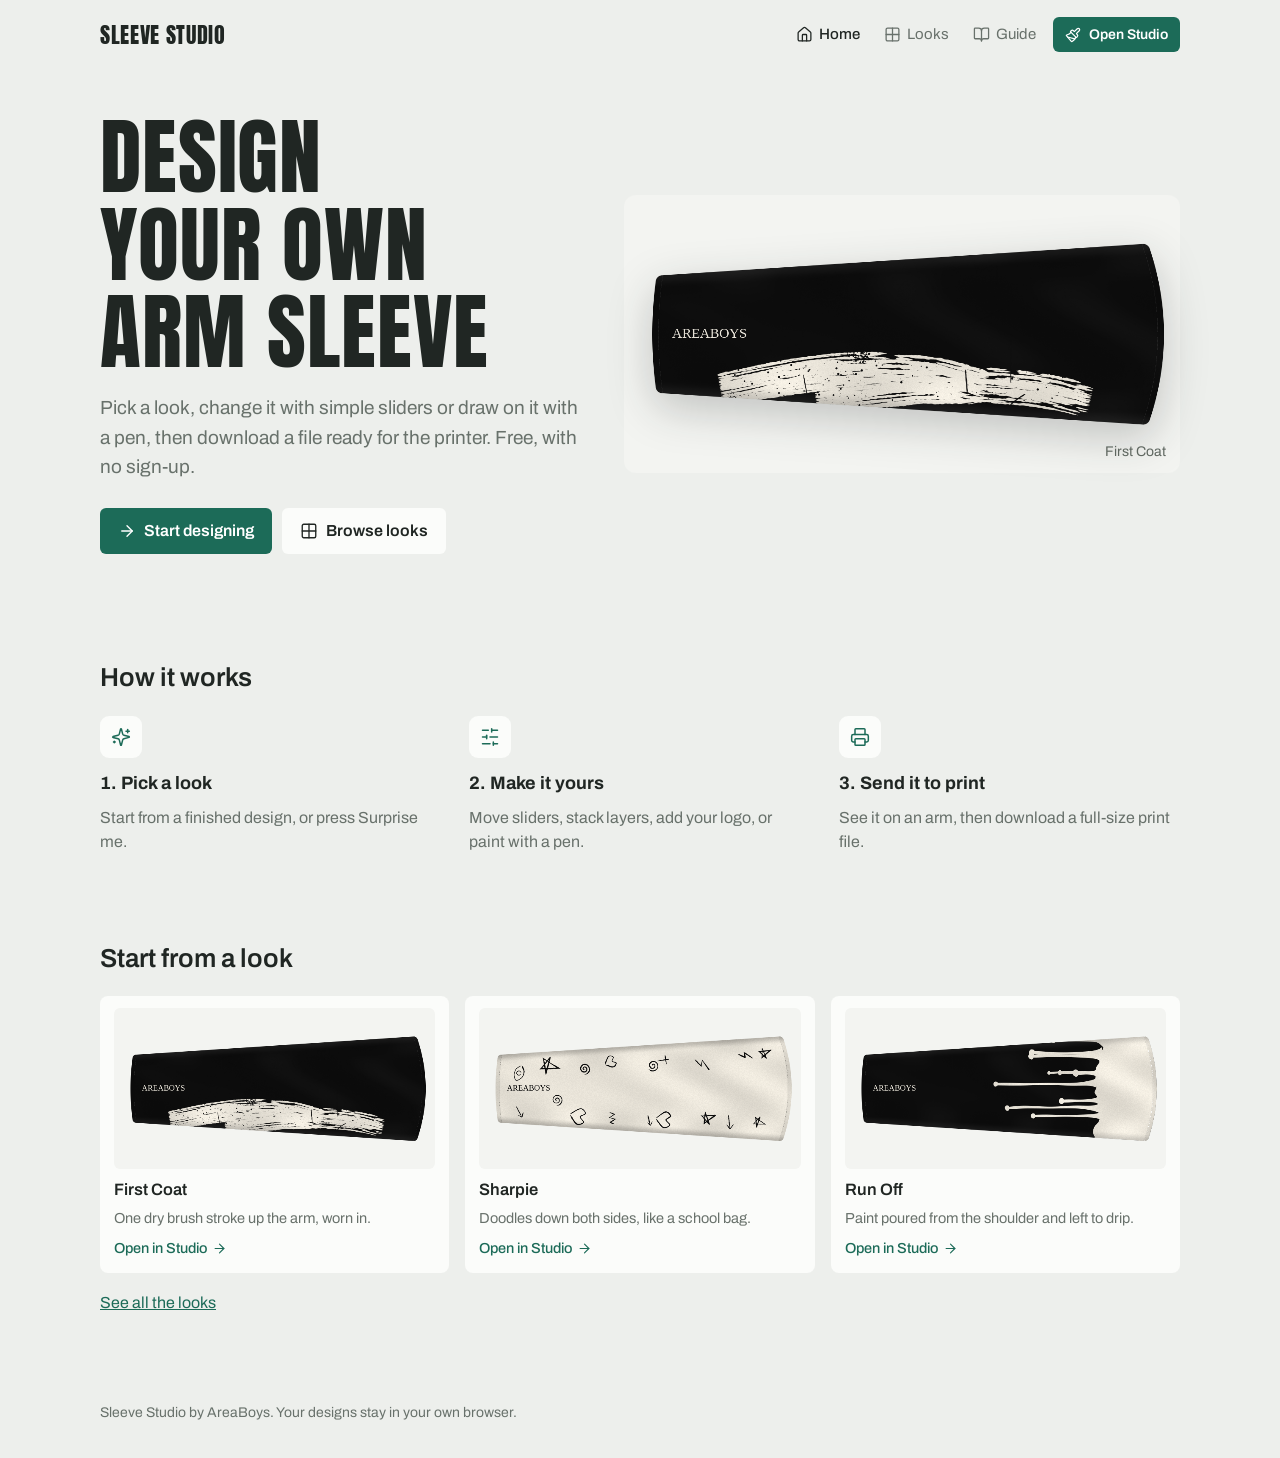
==== commit e17644f4: "Add Hand-made presets and keep the old set as Classic Add a simulated hand and brush engine, 14 pres" ====
--- a/index.html
+++ b/index.html
@@ -8,7 +8,7 @@
 <link rel="icon" href="data:image/svg+xml,%3Csvg xmlns='http://www.w3.org/2000/svg' viewBox='0 0 32 32'%3E%3Cpath d='M8 3h16l-3 26H11z' fill='%231C6B58'/%3E%3C/svg%3E">
 <link rel="preconnect" href="https://fonts.googleapis.com">
 <link rel="preconnect" href="https://fonts.gstatic.com" crossorigin>
-<link rel="stylesheet" href="https://fonts.googleapis.com/css2?family=Anton&family=Archivo:wght@400;500;600&family=IBM+Plex+Mono:wght@400;500&display=swap">
+<link rel="stylesheet" href="https://fonts.googleapis.com/css2?family=Anton&family=Caveat+Brush&family=Permanent+Marker&family=Reenie+Beanie&family=Rock+Salt&family=Archivo:wght@400;500;600&family=IBM+Plex+Mono:wght@400;500&display=swap">
 <link rel="stylesheet" href="assets/site.css">
 </head>
 <body>
@@ -39,6 +39,7 @@
 <footer class="wrap">Sleeve Studio by AreaBoys. Your designs stay in your own browser.</footer>
 <script src="assets/icons.js"></script>
 <script src="assets/engine.js"></script>
+<script src="assets/hand.js"></script>
 <script src="assets/site.js"></script>
 </body>
 </html>
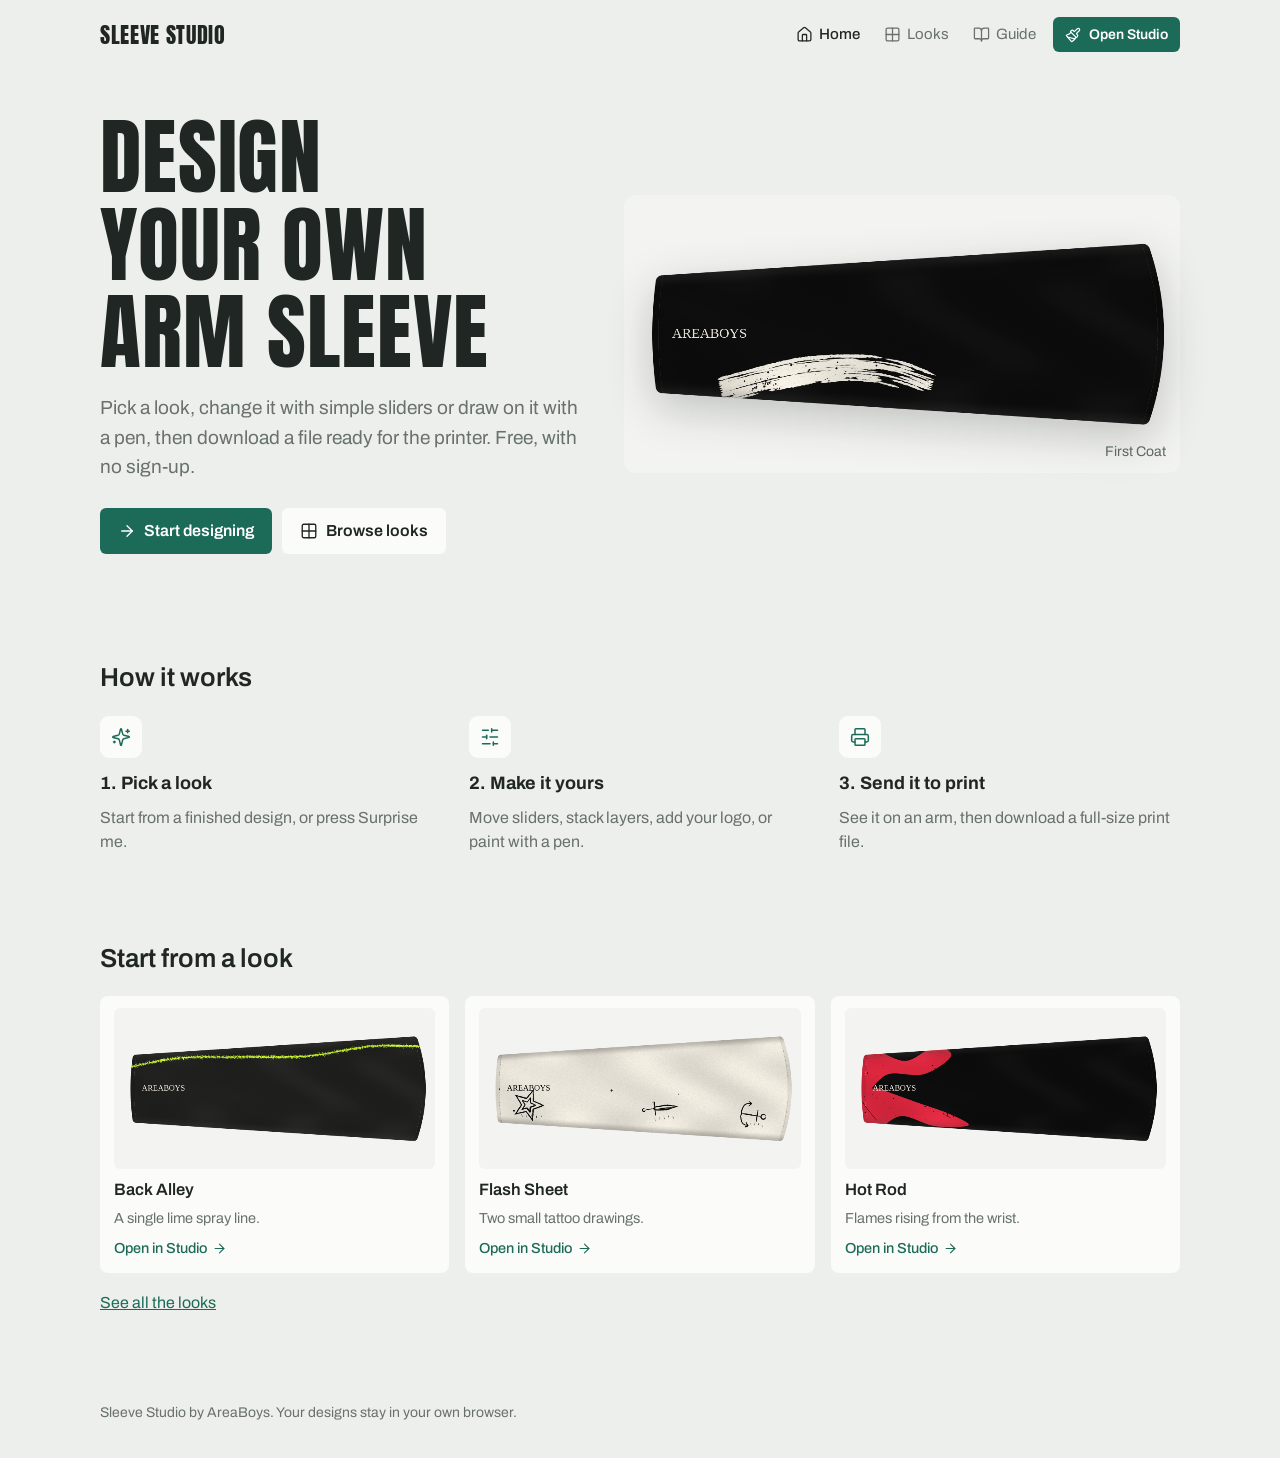
==== commit 45367915: "Make designs minimal and run them cleanly across the seams Mirror the back at the fold so marks cont" ====
--- a/index.html
+++ b/index.html
@@ -9,7 +9,7 @@
 <link rel="preconnect" href="https://fonts.googleapis.com">
 <link rel="preconnect" href="https://fonts.gstatic.com" crossorigin>
 <link rel="stylesheet" href="https://fonts.googleapis.com/css2?family=Anton&family=Caveat+Brush&family=Permanent+Marker&family=Reenie+Beanie&family=Rock+Salt&family=Archivo:wght@400;500;600&family=IBM+Plex+Mono:wght@400;500&display=swap">
-<link rel="stylesheet" href="assets/site.css">
+<link rel="stylesheet" href="assets/site.css?v=20261106d">
 </head>
 <body>
 <header class="wrap top"><a class="brand" href="index.html">Sleeve Studio</a><nav aria-label="Main"><a href="index.html" data-i="house" data-s="17" aria-current=page><span>Home</span></a><a href="looks.html" data-i="grid-2x2" data-s="17"><span>Looks</span></a><a href="guide.html" data-i="book-open" data-s="17"><span>Guide</span></a></nav><a class="btn go small" href="studio.html" data-i="paintbrush" data-s="16">Open Studio</a></header>
@@ -37,9 +37,9 @@
   </section>
 </main>
 <footer class="wrap">Sleeve Studio by AreaBoys. Your designs stay in your own browser.</footer>
-<script src="assets/icons.js"></script>
-<script src="assets/engine.js"></script>
-<script src="assets/hand.js"></script>
-<script src="assets/site.js"></script>
+<script src="assets/icons.js?v=20261106d"></script>
+<script src="assets/engine.js?v=20261106d"></script>
+<script src="assets/hand.js?v=20261106d"></script>
+<script src="assets/site.js?v=20261106d"></script>
 </body>
 </html>
